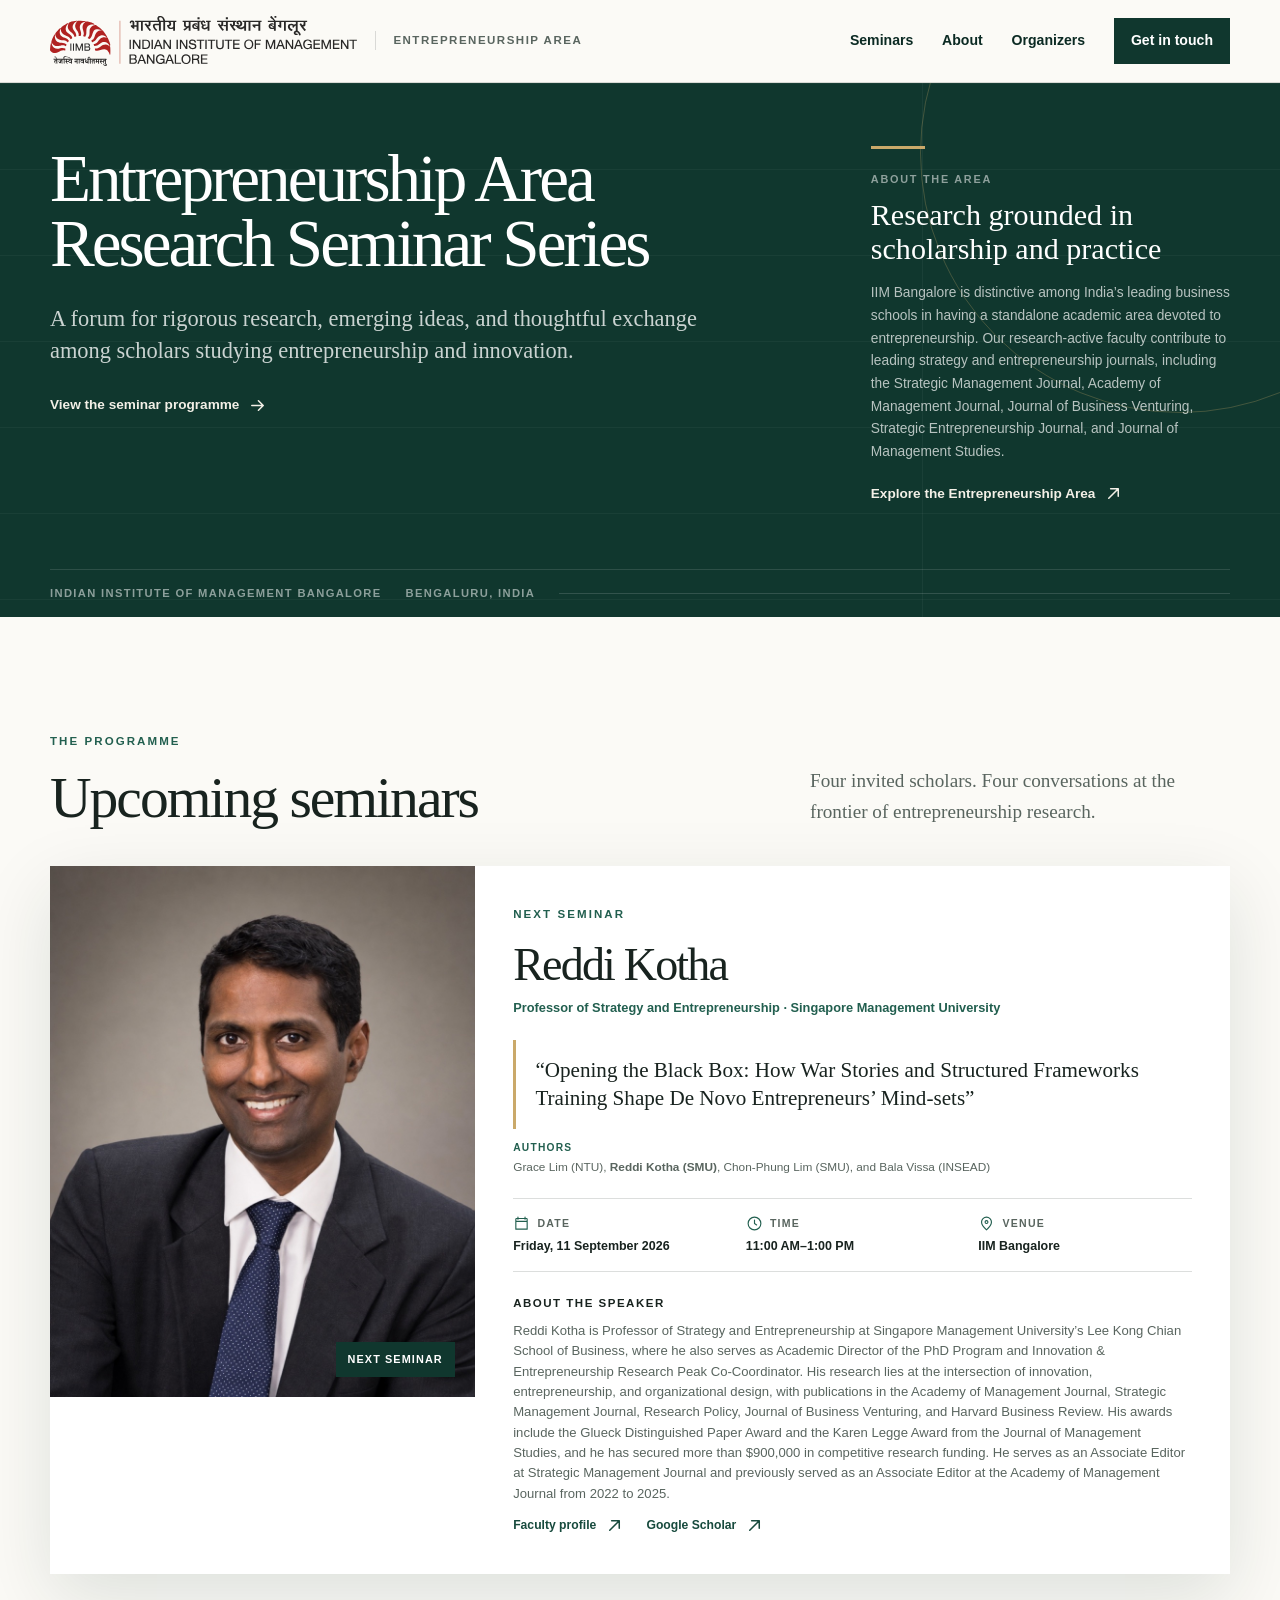
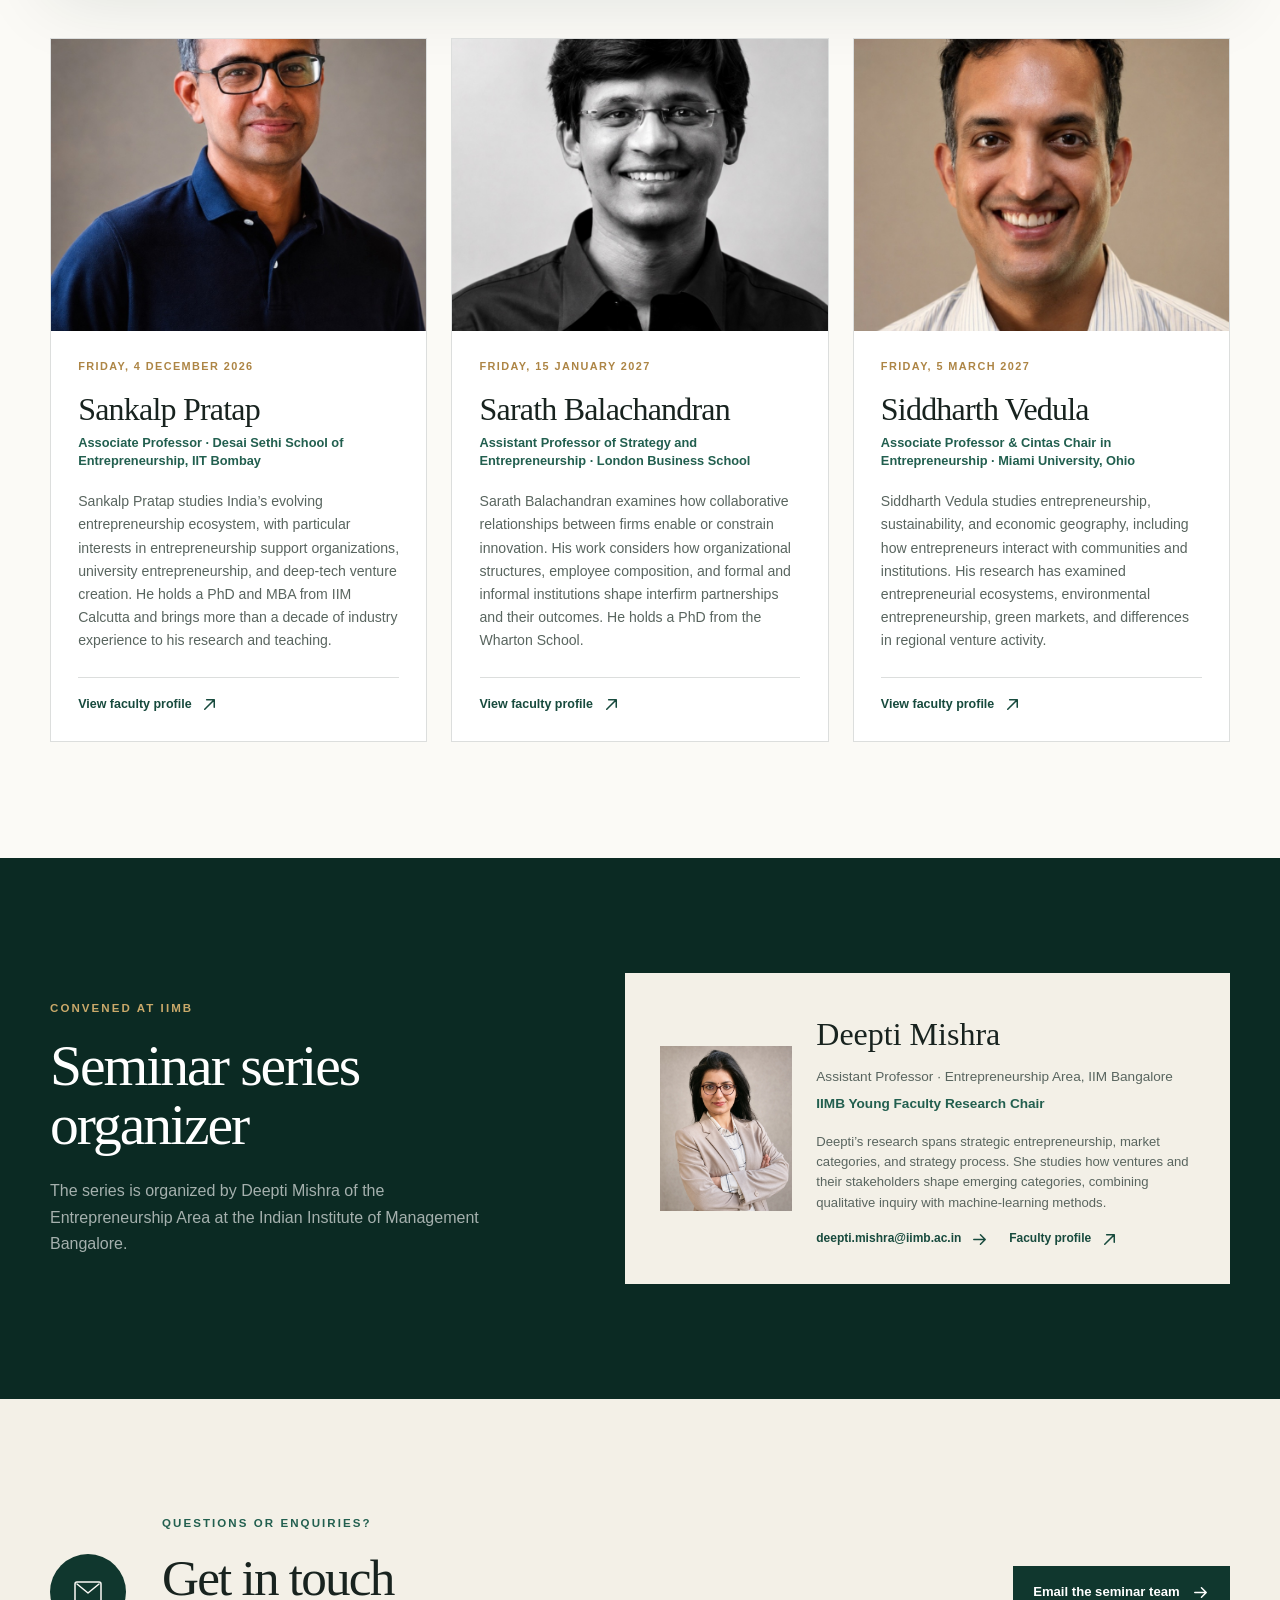
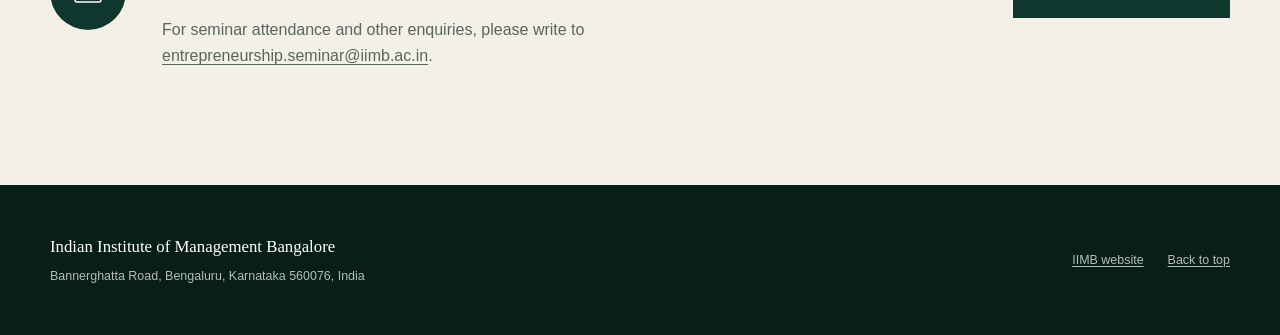
==== index.html @ 991ca236 "Initial seminar series website" ====
<!doctype html>
<html lang="en">
  <head>
    <meta charset="utf-8" />
    <meta name="viewport" content="width=device-width, initial-scale=1" />
    <meta
      name="description"
      content="The Entrepreneurship Area Research Seminar Series at IIM Bangalore brings scholars together to discuss new research in entrepreneurship."
    />
    <meta name="theme-color" content="#153f35" />
    <meta property="og:type" content="website" />
    <meta property="og:title" content="Entrepreneurship Area Research Seminar Series | IIM Bangalore" />
    <meta
      property="og:description"
      content="A forum for rigorous research, emerging ideas, and scholarly exchange in entrepreneurship."
    />
    <title>Entrepreneurship Area Research Seminar Series | IIM Bangalore</title>
    <link rel="icon" href="assets/favicon.svg" type="image/svg+xml" />
    <link rel="stylesheet" href="styles.css" />
  </head>
  <body>
    <a class="skip-link" href="#main-content">Skip to main content</a>

    <header class="site-header">
      <div class="container header-inner">
        <a class="institution" href="https://www.iimb.ac.in/" aria-label="IIM Bangalore home page">
          <img
            class="institution-logo"
            src="assets/iimb-logo.svg"
            alt="Indian Institute of Management Bangalore"
            width="350"
            height="58"
          />
          <span class="institution-area">Entrepreneurship Area</span>
        </a>

        <nav class="site-nav" aria-label="Primary navigation">
          <a href="#seminars">Seminars</a>
          <a href="#about">About</a>
          <a href="#organizers">Organizers</a>
          <a class="nav-contact" href="#contact">Get in touch</a>
        </nav>
      </div>
    </header>

    <main id="main-content">
      <section class="hero" aria-labelledby="page-title">
        <div class="container hero-grid">
          <div class="hero-copy">
            <h1 id="page-title">Entrepreneurship Area<br />Research Seminar Series</h1>
            <p class="hero-lede">
              A forum for rigorous research, emerging ideas, and thoughtful exchange among scholars
              studying entrepreneurship and innovation.
            </p>
            <a class="text-link text-link-light" href="#seminars">
              View the seminar programme
              <svg aria-hidden="true" viewBox="0 0 20 20">
                <path d="M4 10h11M11 5l5 5-5 5" />
              </svg>
            </a>
          </div>

          <aside class="hero-note" id="about" aria-labelledby="about-title">
            <div class="hero-note-rule" aria-hidden="true"></div>
            <p class="section-number">About the area</p>
            <h2 id="about-title">Research grounded in scholarship and practice</h2>
            <p>
              IIM Bangalore is distinctive among India’s leading business schools in having a
              standalone academic area devoted to entrepreneurship. Our research-active faculty
              contribute to leading strategy and entrepreneurship journals, including the Strategic
              Management Journal, Academy of Management Journal, Journal of Business Venturing,
              Strategic Entrepreneurship Journal, and Journal of Management Studies.
            </p>
            <a
              class="text-link text-link-light"
              href="https://www.iimb.ac.in/faculty/entrepreneurship"
              target="_blank"
              rel="noreferrer"
            >
              Explore the Entrepreneurship Area
              <span class="sr-only"> (opens in a new tab)</span>
              <svg aria-hidden="true" viewBox="0 0 20 20">
                <path d="M7 5h8v8M15 5 5 15" />
              </svg>
            </a>
          </aside>
        </div>

        <div class="container hero-foot">
          <span>Indian Institute of Management Bangalore</span>
          <span>Bengaluru, India</span>
          <span class="hero-foot-line" aria-hidden="true"></span>
        </div>
      </section>

      <section class="seminars section" id="seminars" aria-labelledby="seminars-title">
        <div class="container">
          <div class="section-heading">
            <div>
              <p class="eyebrow">The programme</p>
              <h2 id="seminars-title">Upcoming seminars</h2>
            </div>
            <p class="section-intro">
              Four invited scholars. Four conversations at the frontier of entrepreneurship research.
            </p>
          </div>

          <article class="featured-seminar" aria-labelledby="featured-speaker">
            <div class="featured-image-wrap">
              <img
                src="assets/reddi-kotha-enhanced.jpg"
                alt="Reddi Kotha"
                class="featured-image"
                width="880"
                height="1100"
                fetchpriority="high"
              />
              <span class="image-label">Next seminar</span>
            </div>

            <div class="featured-content">
              <p class="eyebrow">Next seminar</p>
              <h3 id="featured-speaker">Reddi Kotha</h3>
              <p class="speaker-role">
                Professor of Strategy and Entrepreneurship · Singapore Management University
              </p>

              <blockquote class="paper-title">
                “Opening the Black Box: How War Stories and Structured Frameworks Training Shape De
                Novo Entrepreneurs’ Mind-sets”
              </blockquote>
              <p class="paper-authors">
                <span>Authors</span>
                Grace Lim (NTU), <strong>Reddi Kotha (SMU)</strong>, Chon-Phung Lim (SMU), and Bala
                Vissa (INSEAD)
              </p>

              <dl class="event-details">
                <div>
                  <dt>
                    <svg aria-hidden="true" viewBox="0 0 24 24">
                      <path d="M7 3v3M17 3v3M4 9h16M5 5h14a1 1 0 0 1 1 1v14H4V6a1 1 0 0 1 1-1Z" />
                    </svg>
                    Date
                  </dt>
                  <dd><time datetime="2026-09-11">Friday, 11 September 2026</time></dd>
                </div>
                <div>
                  <dt>
                    <svg aria-hidden="true" viewBox="0 0 24 24">
                      <circle cx="12" cy="12" r="9" />
                      <path d="M12 7v5l3 2" />
                    </svg>
                    Time
                  </dt>
                  <dd><time datetime="11:00">11:00 AM</time>–<time datetime="13:00">1:00 PM</time></dd>
                </div>
                <div>
                  <dt>
                    <svg aria-hidden="true" viewBox="0 0 24 24">
                      <path d="M19 10c0 5-7 11-7 11S5 15 5 10a7 7 0 1 1 14 0Z" />
                      <circle cx="12" cy="10" r="2" />
                    </svg>
                    Venue
                  </dt>
                  <dd>IIM Bangalore</dd>
                </div>
              </dl>

              <div class="bio">
                <h4>About the speaker</h4>
                <p>
                  Reddi Kotha is Professor of Strategy and Entrepreneurship at Singapore Management
                  University’s Lee Kong Chian School of Business, where he also serves as Academic
                  Director of the PhD Program and Innovation &amp; Entrepreneurship Research Peak
                  Co-Coordinator. His research lies at the intersection of innovation,
                  entrepreneurship, and organizational design, with publications in the Academy of
                  Management Journal, Strategic Management Journal, Research Policy, Journal of
                  Business Venturing, and Harvard Business Review. His awards include the Glueck
                  Distinguished Paper Award and the Karen Legge Award from the Journal of Management
                  Studies, and he has secured more than $900,000 in competitive research funding. He
                  serves as an Associate Editor at Strategic Management Journal and previously served
                  as an Associate Editor at the Academy of Management Journal from 2022 to 2025.
                </p>
                <div class="profile-links">
                  <a
                    class="text-link profile-link"
                    href="https://faculty.smu.edu.sg/profile/reddi-kotha-1961"
                    target="_blank"
                    rel="noreferrer"
                  >
                    Faculty profile
                    <span class="sr-only"> (opens in a new tab)</span>
                    <svg aria-hidden="true" viewBox="0 0 20 20">
                      <path d="M7 5h8v8M15 5 5 15" />
                    </svg>
                  </a>
                  <a
                    class="text-link profile-link"
                    href="https://scholar.google.com.sg/citations?user=VTfINjwAAAAJ&amp;hl=en"
                    target="_blank"
                    rel="noreferrer"
                  >
                    Google Scholar
                    <span class="sr-only"> (opens in a new tab)</span>
                    <svg aria-hidden="true" viewBox="0 0 20 20">
                      <path d="M7 5h8v8M15 5 5 15" />
                    </svg>
                  </a>
                </div>
              </div>

            </div>
          </article>

          <div class="upcoming-grid" aria-label="Three additional upcoming seminars">
            <article class="seminar-card" aria-labelledby="speaker-two">
              <div class="card-image-wrap">
                <img
                  src="assets/sankalp-pratap-enhanced.jpg"
                  alt="Sankalp Pratap"
                  width="880"
                  height="1100"
                  loading="lazy"
                />
              </div>
              <div class="card-content">
                <p class="card-date"><time datetime="2026-12-04">Friday, 4 December 2026</time></p>
                <h3 id="speaker-two">Sankalp Pratap</h3>
                <p class="card-affiliation">
                  Associate Professor · Desai Sethi School of Entrepreneurship, IIT Bombay
                </p>
                <p class="card-bio">
                  Sankalp Pratap studies India’s evolving entrepreneurship ecosystem, with particular
                  interests in entrepreneurship support organizations, university entrepreneurship,
                  and deep-tech venture creation. He holds a PhD and MBA from IIM Calcutta and brings
                  more than a decade of industry experience to his research and teaching.
                </p>
                <a
                  class="text-link card-profile"
                  href="https://www.dsse.iitb.ac.in/people/sankalp-pratap"
                  target="_blank"
                  rel="noreferrer"
                >
                  View faculty profile
                  <span class="sr-only"> (opens in a new tab)</span>
                  <svg aria-hidden="true" viewBox="0 0 20 20">
                    <path d="M7 5h8v8M15 5 5 15" />
                  </svg>
                </a>
              </div>
            </article>

            <article class="seminar-card" aria-labelledby="speaker-three">
              <div class="card-image-wrap">
                <img
                  src="assets/sarath-balachandran-enhanced.jpg"
                  alt="Sarath Balachandran"
                  width="880"
                  height="1100"
                  loading="lazy"
                />
              </div>
              <div class="card-content">
                <p class="card-date"><time datetime="2027-01-15">Friday, 15 January 2027</time></p>
                <h3 id="speaker-three">Sarath Balachandran</h3>
                <p class="card-affiliation">
                  Assistant Professor of Strategy and Entrepreneurship · London Business School
                </p>
                <p class="card-bio">
                  Sarath Balachandran examines how collaborative relationships between firms enable or
                  constrain innovation. His work considers how organizational structures, employee
                  composition, and formal and informal institutions shape interfirm partnerships and
                  their outcomes. He holds a PhD from the Wharton School.
                </p>
                <a
                  class="text-link card-profile"
                  href="https://www.london.edu/faculty-and-research/faculty-profiles/s/sarath-balachandran"
                  target="_blank"
                  rel="noreferrer"
                >
                  View faculty profile
                  <span class="sr-only"> (opens in a new tab)</span>
                  <svg aria-hidden="true" viewBox="0 0 20 20">
                    <path d="M7 5h8v8M15 5 5 15" />
                  </svg>
                </a>
              </div>
            </article>

            <article class="seminar-card" aria-labelledby="speaker-four">
              <div class="card-image-wrap">
                <img
                  src="assets/siddharth-vedula-enhanced.jpg"
                  alt="Siddharth Vedula"
                  width="880"
                  height="1100"
                  loading="lazy"
                />
              </div>
              <div class="card-content">
                <p class="card-date"><time datetime="2027-03-05">Friday, 5 March 2027</time></p>
                <h3 id="speaker-four">Siddharth Vedula</h3>
                <p class="card-affiliation">
                  Associate Professor &amp; Cintas Chair in Entrepreneurship · Miami University, Ohio
                </p>
                <p class="card-bio">
                  Siddharth Vedula studies entrepreneurship, sustainability, and economic geography,
                  including how entrepreneurs interact with communities and institutions. His research
                  has examined entrepreneurial ecosystems, environmental entrepreneurship, green
                  markets, and differences in regional venture activity.
                </p>
                <a
                  class="text-link card-profile"
                  href="https://miamioh.edu/fsb/directory/?up=%2Fdirectory%2Fvedulas"
                  target="_blank"
                  rel="noreferrer"
                >
                  View faculty profile
                  <span class="sr-only"> (opens in a new tab)</span>
                  <svg aria-hidden="true" viewBox="0 0 20 20">
                    <path d="M7 5h8v8M15 5 5 15" />
                  </svg>
                </a>
              </div>
            </article>
          </div>
        </div>
      </section>

      <section class="organizers section" id="organizers" aria-labelledby="organizers-title">
        <div class="container organizers-grid">
          <div class="organizers-heading">
            <p class="eyebrow eyebrow-light">Convened at IIMB</p>
            <h2 id="organizers-title">Seminar series organizer</h2>
            <p>
              The series is organized by Deepti Mishra of the Entrepreneurship Area at the Indian
              Institute of Management Bangalore.
            </p>
          </div>

          <article class="organizer-card">
            <img
              class="organizer-photo"
              src="assets/deepti-mishra-enhanced.jpg"
              alt="Deepti Mishra"
              width="880"
              height="1100"
              loading="lazy"
            />
            <div>
              <h3>Deepti Mishra</h3>
              <p class="organizer-role">
                Assistant Professor · Entrepreneurship Area, IIM Bangalore
                <span class="organizer-chair">IIMB Young Faculty Research Chair</span>
              </p>
              <p class="organizer-bio">
                Deepti’s research spans strategic entrepreneurship, market categories, and strategy
                process. She studies how ventures and their stakeholders shape emerging categories,
                combining qualitative inquiry with machine-learning methods.
              </p>
              <div class="organizer-links">
                <a class="text-link" href="mailto:deepti.mishra@iimb.ac.in">
                  deepti.mishra@iimb.ac.in
                  <svg aria-hidden="true" viewBox="0 0 20 20">
                    <path d="M4 10h11M11 5l5 5-5 5" />
                  </svg>
                </a>
                <a
                  class="text-link"
                  href="https://www.iimb.ac.in/user/277/deepti-mishra"
                  target="_blank"
                  rel="noreferrer"
                >
                  Faculty profile
                  <span class="sr-only"> (opens in a new tab)</span>
                  <svg aria-hidden="true" viewBox="0 0 20 20">
                    <path d="M7 5h8v8M15 5 5 15" />
                  </svg>
                </a>
              </div>
            </div>
          </article>
        </div>
      </section>

      <section class="contact section" id="contact" aria-labelledby="contact-title">
        <div class="container contact-inner">
          <div class="contact-icon" aria-hidden="true">
            <svg viewBox="0 0 32 32">
              <rect x="3" y="6" width="26" height="20" rx="2" />
              <path d="m5 8 11 9L27 8" />
            </svg>
          </div>
          <div class="contact-copy">
            <p class="eyebrow">Questions or enquiries?</p>
            <h2 id="contact-title">Get in touch</h2>
            <p>
              For seminar attendance and other enquiries, please write to
              <a href="mailto:entrepreneurship.seminar@iimb.ac.in">entrepreneurship.seminar@iimb.ac.in</a>.
            </p>
          </div>
          <a
            class="button"
            href="mailto:entrepreneurship.seminar@iimb.ac.in"
          >
            Email the seminar team
            <svg aria-hidden="true" viewBox="0 0 20 20">
              <path d="M4 10h11M11 5l5 5-5 5" />
            </svg>
          </a>
        </div>
      </section>
    </main>

    <footer class="site-footer">
      <div class="container footer-inner">
        <div>
          <strong>Indian Institute of Management Bangalore</strong>
          <p>Bannerghatta Road, Bengaluru, Karnataka 560076, India</p>
        </div>
        <div class="footer-links">
          <a href="https://www.iimb.ac.in/" target="_blank" rel="noreferrer">IIMB website</a>
          <a href="#main-content">Back to top</a>
        </div>
      </div>
    </footer>
  </body>
</html>
---- styles.css ----
:root {
  --forest-950: #0b2a23;
  --forest-900: #10372e;
  --forest-800: #174a3d;
  --forest-700: #225f4f;
  --sage-100: #dce6df;
  --cream-50: #fbfaf6;
  --cream-100: #f3f0e7;
  --cream-200: #e7e0d1;
  --gold-400: #caa96a;
  --gold-500: #ad8545;
  --ink: #18231f;
  --muted: #59655f;
  --white: #ffffff;
  --line: rgba(24, 35, 31, 0.15);
  --shadow: 0 24px 70px rgba(11, 42, 35, 0.12);
  --serif: Iowan Old Style, Baskerville, "Times New Roman", serif;
  --sans: Inter, ui-sans-serif, -apple-system, BlinkMacSystemFont, "Segoe UI", sans-serif;
  --max-width: 1180px;
}

*,
*::before,
*::after {
  box-sizing: border-box;
}

html {
  scroll-behavior: smooth;
}

body {
  margin: 0;
  color: var(--ink);
  background: var(--cream-50);
  font-family: var(--sans);
  font-size: 1rem;
  line-height: 1.65;
  -webkit-font-smoothing: antialiased;
}

img,
svg {
  display: block;
  max-width: 100%;
}

a {
  color: inherit;
  text-decoration-thickness: 1px;
  text-underline-offset: 0.2em;
}

a:focus-visible,
summary:focus-visible {
  outline: 3px solid var(--gold-400);
  outline-offset: 4px;
}

.container {
  width: min(calc(100% - 3rem), var(--max-width));
  margin-inline: auto;
}

.skip-link {
  position: fixed;
  top: 0.75rem;
  left: 0.75rem;
  z-index: 100;
  padding: 0.7rem 1rem;
  color: var(--white);
  background: var(--forest-950);
  transform: translateY(-200%);
}

.skip-link:focus {
  transform: translateY(0);
}

.sr-only {
  position: absolute;
  width: 1px;
  height: 1px;
  padding: 0;
  margin: -1px;
  overflow: hidden;
  clip: rect(0, 0, 0, 0);
  white-space: nowrap;
  border: 0;
}

.site-header {
  position: relative;
  z-index: 10;
  color: var(--forest-950);
  background: var(--cream-50);
  border-bottom: 1px solid var(--line);
}

.header-inner {
  display: flex;
  min-height: 82px;
  align-items: center;
  justify-content: space-between;
  gap: 2rem;
}

.institution {
  display: inline-flex;
  align-items: center;
  gap: 1.1rem;
  text-decoration: none;
}

.institution-logo {
  display: block;
  width: clamp(230px, 24vw, 320px);
  height: auto;
}

.institution-area {
  padding-left: 1.1rem;
  color: var(--muted);
  border-left: 1px solid var(--line);
  font-size: 0.72rem;
  font-weight: 700;
  letter-spacing: 0.13em;
  text-transform: uppercase;
}

.site-nav {
  display: flex;
  align-items: center;
  gap: 1.8rem;
  font-size: 0.88rem;
  font-weight: 650;
}

.site-nav a {
  text-decoration: none;
}

.site-nav a:not(.nav-contact):hover {
  color: var(--forest-700);
}

.nav-contact {
  padding: 0.65rem 1rem;
  color: var(--white);
  background: var(--forest-900);
  border: 1px solid var(--forest-900);
}

.nav-contact:hover {
  color: var(--forest-900);
  background: transparent;
}

.hero {
  position: relative;
  overflow: hidden;
  color: var(--white);
  background:
    linear-gradient(90deg, transparent 0 72%, rgba(255, 255, 255, 0.045) 72% 72.1%, transparent 72.1%),
    linear-gradient(rgba(255, 255, 255, 0.04) 1px, transparent 1px),
    var(--forest-900);
  background-size: auto, 100% 86px, auto;
}

.hero::after {
  position: absolute;
  top: -190px;
  right: -160px;
  width: 520px;
  height: 520px;
  border: 1px solid rgba(202, 169, 106, 0.28);
  border-radius: 50%;
  content: "";
}

.hero-grid {
  position: relative;
  z-index: 1;
  display: grid;
  grid-template-columns: minmax(0, 1.6fr) minmax(300px, 0.8fr);
  gap: clamp(3rem, 8vw, 8rem);
  padding-block: clamp(3.5rem, 7vh, 5.25rem) 3.5rem;
}

.hero-copy,
.hero-note {
  min-width: 0;
}

.eyebrow {
  margin: 0 0 1.15rem;
  color: var(--forest-700);
  font-size: 0.72rem;
  font-weight: 800;
  letter-spacing: 0.18em;
  text-transform: uppercase;
}

.eyebrow-light {
  color: var(--gold-400);
}

.hero h1 {
  max-width: 820px;
  margin: 0;
  font-family: var(--serif);
  font-size: clamp(3rem, 5.25vw, 5.5rem);
  font-weight: 400;
  letter-spacing: -0.045em;
  line-height: 0.97;
}

.hero-lede {
  max-width: 680px;
  margin: 1.65rem 0 1.45rem;
  color: rgba(255, 255, 255, 0.78);
  font-family: var(--serif);
  font-size: clamp(1.15rem, 1.75vw, 1.45rem);
  line-height: 1.45;
}

.text-link {
  display: inline-flex;
  align-items: center;
  gap: 0.55rem;
  color: var(--forest-800);
  font-size: 0.85rem;
  font-weight: 750;
  text-decoration: none;
}

.text-link svg,
.button svg {
  width: 19px;
  fill: none;
  stroke: currentColor;
  stroke-linecap: round;
  stroke-linejoin: round;
  stroke-width: 1.6;
  transition: transform 180ms ease;
}

.text-link:hover svg,
.button:hover svg {
  transform: translateX(4px);
}

.text-link-light {
  color: var(--cream-100);
}

.hero-note {
  align-self: end;
  padding-bottom: 0.4rem;
}

.hero-note-rule {
  width: 54px;
  height: 3px;
  margin-bottom: 1.35rem;
  background: var(--gold-400);
}

.section-number {
  margin: 0 0 0.6rem;
  color: rgba(255, 255, 255, 0.53);
  font-size: 0.68rem;
  font-weight: 750;
  letter-spacing: 0.16em;
  text-transform: uppercase;
}

.hero-note h2 {
  margin: 0;
  font-family: var(--serif);
  font-size: clamp(1.55rem, 2.35vw, 2.1rem);
  font-weight: 400;
  line-height: 1.13;
}

.hero-note p:not(.section-number) {
  margin: 1rem 0;
  color: rgba(255, 255, 255, 0.7);
  font-size: 0.86rem;
}

.hero-foot {
  position: relative;
  z-index: 1;
  display: flex;
  align-items: center;
  gap: 1.5rem;
  padding-block: 0.9rem;
  color: rgba(255, 255, 255, 0.52);
  border-top: 1px solid rgba(255, 255, 255, 0.12);
  font-size: 0.7rem;
  font-weight: 700;
  letter-spacing: 0.12em;
  text-transform: uppercase;
}

.hero-foot-line {
  height: 1px;
  flex: 1;
  background: rgba(255, 255, 255, 0.14);
}

.section {
  padding-block: clamp(5rem, 9vw, 8.5rem);
}

.section-heading {
  display: grid;
  grid-template-columns: 1fr minmax(280px, 420px);
  align-items: end;
  gap: 3rem;
  margin-bottom: 2.4rem;
}

.section-heading h2,
.organizers h2,
.contact h2 {
  margin: 0;
  font-family: var(--serif);
  font-size: clamp(2.5rem, 4.5vw, 4.2rem);
  font-weight: 400;
  letter-spacing: -0.035em;
  line-height: 1.02;
}

.section-intro {
  margin: 0;
  color: var(--muted);
  font-family: var(--serif);
  font-size: 1.2rem;
}

.featured-seminar {
  display: grid;
  grid-template-columns: minmax(280px, 0.72fr) minmax(0, 1.28fr);
  align-items: start;
  background: var(--white);
  box-shadow: var(--shadow);
}

.featured-image-wrap,
.card-image-wrap {
  position: relative;
  overflow: hidden;
  background: var(--sage-100);
}

.featured-image,
.card-image-wrap img {
  width: 100%;
  height: 100%;
  object-fit: cover;
}

.featured-image {
  object-position: center;
}

.featured-image-wrap {
  aspect-ratio: 4 / 5;
  align-self: start;
}

.image-label {
  position: absolute;
  right: 1.25rem;
  bottom: 1.25rem;
  padding: 0.55rem 0.75rem;
  color: var(--white);
  background: var(--forest-900);
  font-size: 0.68rem;
  font-weight: 800;
  letter-spacing: 0.1em;
  text-transform: uppercase;
}

.featured-content {
  padding: clamp(2rem, 3vw, 3rem);
}

.featured-content h3 {
  margin: 0;
  font-family: var(--serif);
  font-size: clamp(2.35rem, 3.6vw, 3.6rem);
  font-weight: 400;
  letter-spacing: -0.04em;
  line-height: 1;
}

.speaker-role {
  margin: 0.55rem 0 0;
  color: var(--forest-700);
  font-size: 0.8rem;
  font-weight: 700;
}

.paper-title {
  margin: 1.35rem 0 0;
  padding: 1rem 0 1rem 1.2rem;
  font-family: var(--serif);
  font-size: clamp(1.15rem, 1.65vw, 1.48rem);
  font-style: normal;
  line-height: 1.35;
  border-left: 3px solid var(--gold-400);
}

.paper-authors {
  margin: 0.7rem 0 1.3rem;
  color: var(--muted);
  font-size: 0.74rem;
  line-height: 1.5;
}

.paper-authors span {
  display: block;
  margin-bottom: 0.25rem;
  color: var(--forest-700);
  font-size: 0.64rem;
  font-weight: 800;
  letter-spacing: 0.12em;
  text-transform: uppercase;
}

.event-details {
  display: grid;
  grid-template-columns: repeat(3, 1fr);
  gap: 1.2rem;
  margin: 0;
  padding: 1rem 0;
  border-block: 1px solid var(--line);
}

.event-details div {
  min-width: 0;
}

.event-details dt {
  display: flex;
  align-items: center;
  gap: 0.45rem;
  margin-bottom: 0.35rem;
  color: var(--muted);
  font-size: 0.66rem;
  font-weight: 800;
  letter-spacing: 0.12em;
  text-transform: uppercase;
}

.event-details dt svg {
  width: 17px;
  fill: none;
  stroke: var(--forest-700);
  stroke-linecap: round;
  stroke-linejoin: round;
  stroke-width: 1.6;
}

.event-details dd {
  margin: 0;
  font-size: 0.78rem;
  font-weight: 650;
  line-height: 1.4;
}

.bio {
  margin-top: 1.35rem;
}

.bio h4 {
  margin: 0 0 0.5rem;
  font-size: 0.72rem;
  letter-spacing: 0.13em;
  text-transform: uppercase;
}

.bio p {
  margin: 0;
  color: var(--muted);
  font-size: 0.82rem;
  line-height: 1.55;
}

.profile-link {
  margin-top: 0.7rem;
  font-size: 0.76rem;
}

.bio p + p {
  margin-top: 0.9rem;
}

.profile-links {
  display: flex;
  flex-wrap: wrap;
  gap: 0 1.4rem;
}

.upcoming-grid {
  display: grid;
  grid-template-columns: repeat(3, minmax(0, 1fr));
  gap: 1.5rem;
  margin-top: 4rem;
}

.seminar-card {
  display: flex;
  min-width: 0;
  flex-direction: column;
  background: var(--white);
  border: 1px solid var(--line);
}

.card-image-wrap {
  aspect-ratio: 9 / 7;
}

.card-content {
  display: flex;
  flex: 1;
  flex-direction: column;
  padding: 1.7rem;
}

.card-date {
  margin: 0 0 1rem;
  color: var(--gold-500);
  font-size: 0.68rem;
  font-weight: 800;
  letter-spacing: 0.13em;
  text-transform: uppercase;
}

.card-content h3 {
  margin: 0;
  font-family: var(--serif);
  font-size: 2rem;
  font-weight: 400;
  letter-spacing: -0.025em;
  line-height: 1.08;
}

.card-affiliation {
  min-height: 2.8em;
  margin: 0.5rem 0 1.25rem;
  color: var(--forest-700);
  font-size: 0.8rem;
  font-weight: 700;
  line-height: 1.4;
}

.card-paper {
  margin: 0 0 0.9rem;
  font-family: var(--serif);
  font-size: 1.14rem;
  font-weight: 600;
  line-height: 1.35;
}

.card-bio {
  margin: 0 0 1.5rem;
  color: var(--muted);
  font-size: 0.88rem;
}

.card-profile {
  margin-top: auto;
  padding-top: 1rem;
  border-top: 1px solid var(--line);
  font-size: 0.78rem;
}

.organizers {
  color: var(--white);
  background: var(--forest-950);
}

.organizers-grid {
  display: grid;
  grid-template-columns: minmax(0, 0.85fr) minmax(320px, 1.15fr);
  align-items: center;
  gap: clamp(3rem, 10vw, 9rem);
}

.organizers-heading p:last-child {
  max-width: 490px;
  margin: 1.5rem 0 0;
  color: rgba(255, 255, 255, 0.63);
}

.organizer-card {
  display: grid;
  grid-template-columns: 132px 1fr;
  align-items: center;
  gap: 1.5rem;
  padding: 2.2rem;
  color: var(--ink);
  background: var(--cream-100);
}

.organizer-photo {
  display: block;
  width: 132px;
  height: auto;
  aspect-ratio: 4 / 5;
  object-fit: cover;
  object-position: center;
}

.organizer-card h3 {
  margin: 0;
  font-family: var(--serif);
  font-size: 2rem;
  font-weight: 400;
}

.organizer-role {
  margin: 0.35rem 0 1rem;
  color: var(--muted);
  font-size: 0.85rem;
}

.organizer-chair {
  display: block;
  margin-top: 0.28rem;
  color: var(--forest-700);
  font-weight: 700;
}

.organizer-card .organizer-bio {
  margin: 0 0 1rem;
  color: var(--muted);
  font-size: 0.82rem;
  line-height: 1.55;
}

.organizer-links {
  display: flex;
  flex-wrap: wrap;
  gap: 0.65rem 1.25rem;
}

.organizer-links .text-link {
  font-size: 0.75rem;
}

.contact {
  background: var(--cream-100);
}

.contact-inner {
  display: grid;
  grid-template-columns: 80px 1fr auto;
  align-items: center;
  gap: 2rem;
}

.contact-icon {
  display: grid;
  width: 76px;
  height: 76px;
  place-items: center;
  color: var(--cream-50);
  background: var(--forest-900);
  border-radius: 50%;
}

.contact-icon svg {
  width: 32px;
  fill: none;
  stroke: currentColor;
  stroke-linecap: round;
  stroke-linejoin: round;
  stroke-width: 1.5;
}

.contact h2 {
  font-size: clamp(2.3rem, 4vw, 3.5rem);
}

.contact-copy p:last-child {
  max-width: 650px;
  margin: 0.8rem 0 0;
  color: var(--muted);
}

.button {
  display: inline-flex;
  min-height: 52px;
  align-items: center;
  justify-content: center;
  gap: 0.7rem;
  padding: 0.8rem 1.2rem;
  color: var(--white);
  background: var(--forest-900);
  border: 1px solid var(--forest-900);
  font-size: 0.82rem;
  font-weight: 750;
  text-decoration: none;
}

.button:hover {
  color: var(--forest-900);
  background: transparent;
}

.site-footer {
  color: rgba(255, 255, 255, 0.7);
  background: #071e19;
}

.footer-inner {
  display: flex;
  min-height: 150px;
  align-items: center;
  justify-content: space-between;
  gap: 2rem;
  font-size: 0.78rem;
}

.footer-inner strong {
  color: var(--white);
  font-family: var(--serif);
  font-size: 1.05rem;
  font-weight: 500;
}

.footer-inner p {
  margin: 0.35rem 0 0;
}

.footer-links {
  display: flex;
  gap: 1.5rem;
}

@media (max-width: 900px) {
  .header-inner {
    min-height: auto;
    flex-direction: column;
    align-items: flex-start;
    padding-block: 1rem;
  }

  .site-nav {
    width: 100%;
    justify-content: space-between;
  }

  .hero-grid,
  .featured-seminar,
  .organizers-grid {
    grid-template-columns: 1fr;
  }

  .hero-grid {
    gap: 4rem;
  }

  .hero-note {
    max-width: 650px;
  }

  .featured-image-wrap {
    aspect-ratio: 4 / 3;
  }

  .featured-image {
    object-fit: contain;
    object-position: center 38%;
  }

  .upcoming-grid {
    grid-template-columns: repeat(2, minmax(0, 1fr));
  }

  .contact-inner {
    grid-template-columns: 76px 1fr;
  }

  .contact .button {
    grid-column: 2;
    justify-self: start;
  }
}

@media (max-width: 650px) {
  .container {
    width: min(calc(100% - 2rem), var(--max-width));
  }

  .institution {
    width: 100%;
    gap: 0.75rem;
  }

  .institution-logo {
    width: min(66vw, 265px);
  }

  .institution-area {
    padding-left: 0.75rem;
    font-size: 0.6rem;
    letter-spacing: 0.1em;
  }

  .site-nav {
    display: grid;
    grid-template-columns: repeat(4, minmax(0, 1fr));
    gap: 0;
    overflow: visible;
    font-size: 0.72rem;
  }

  .site-nav a {
    padding: 0.6rem 0.25rem;
    text-align: center;
    white-space: nowrap;
  }

  .nav-contact {
    padding-inline: 0.25rem;
  }

  .hero-grid {
    padding-block: 3.25rem;
  }

  .hero h1 {
    max-width: 100%;
    font-size: clamp(2.35rem, 10.8vw, 3rem);
    letter-spacing: -0.035em;
  }

  .hero-foot {
    flex-wrap: wrap;
    gap: 0.5rem 1.5rem;
  }

  .hero-foot-line {
    display: none;
  }

  .section-heading {
    grid-template-columns: 1fr;
    gap: 1rem;
  }

  .featured-image-wrap {
    aspect-ratio: 4 / 5;
  }

  .featured-content {
    padding: 2rem 1.4rem 2.4rem;
  }

  .event-details {
    grid-template-columns: 1fr;
  }

  .event-details div + div {
    padding-top: 1rem;
    border-top: 1px solid var(--line);
  }

  .upcoming-grid {
    grid-template-columns: 1fr;
  }

  .card-image-wrap {
    aspect-ratio: 16 / 9;
  }

  .organizers-grid {
    gap: 2.5rem;
  }

  .organizer-card {
    grid-template-columns: 86px 1fr;
    padding: 1.3rem;
  }

  .organizer-photo {
    width: 86px;
  }

  .organizer-card h3 {
    font-size: 1.55rem;
  }

  .contact-inner {
    grid-template-columns: 1fr;
  }

  .contact .button {
    grid-column: auto;
  }

  .footer-inner {
    flex-direction: column;
    align-items: flex-start;
    justify-content: center;
    padding-block: 2rem;
  }
}

@media (prefers-reduced-motion: reduce) {
  html {
    scroll-behavior: auto;
  }

  *,
  *::before,
  *::after {
    scroll-behavior: auto !important;
    transition-duration: 0.01ms !important;
  }
}
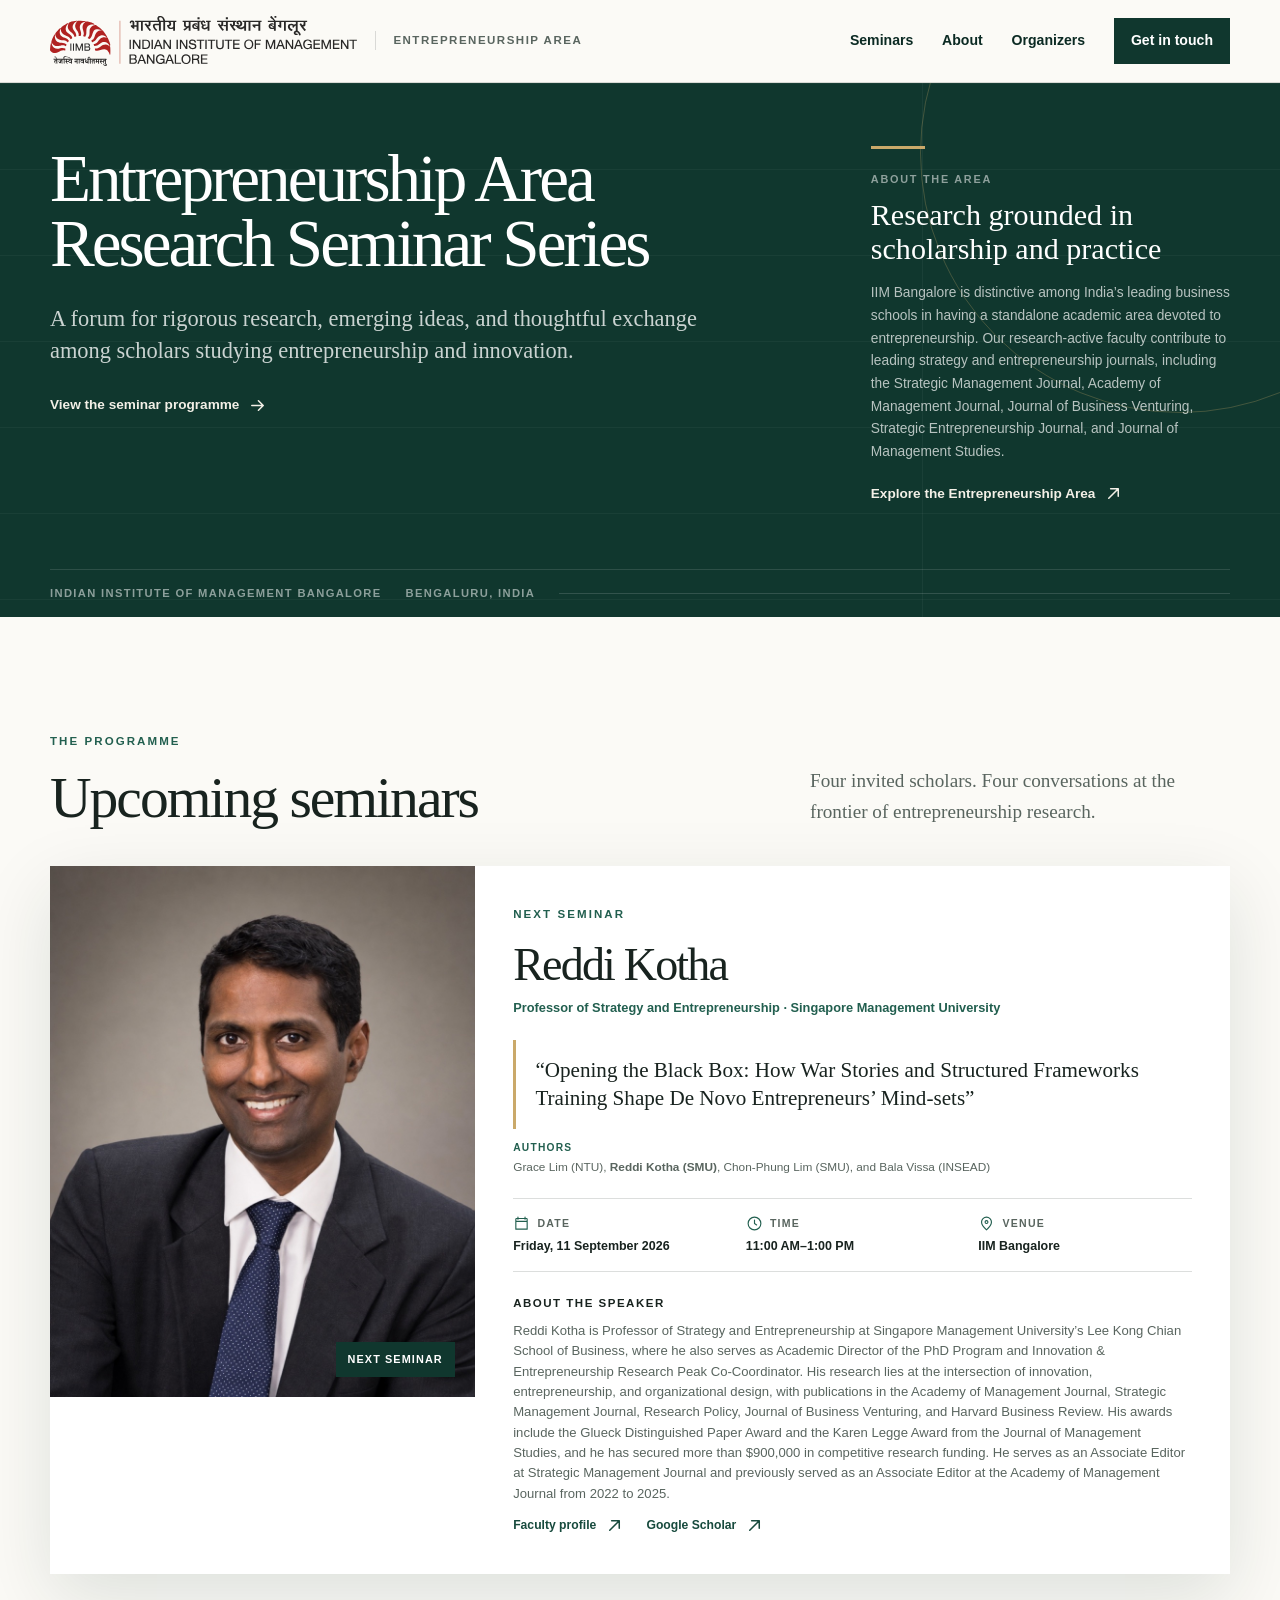
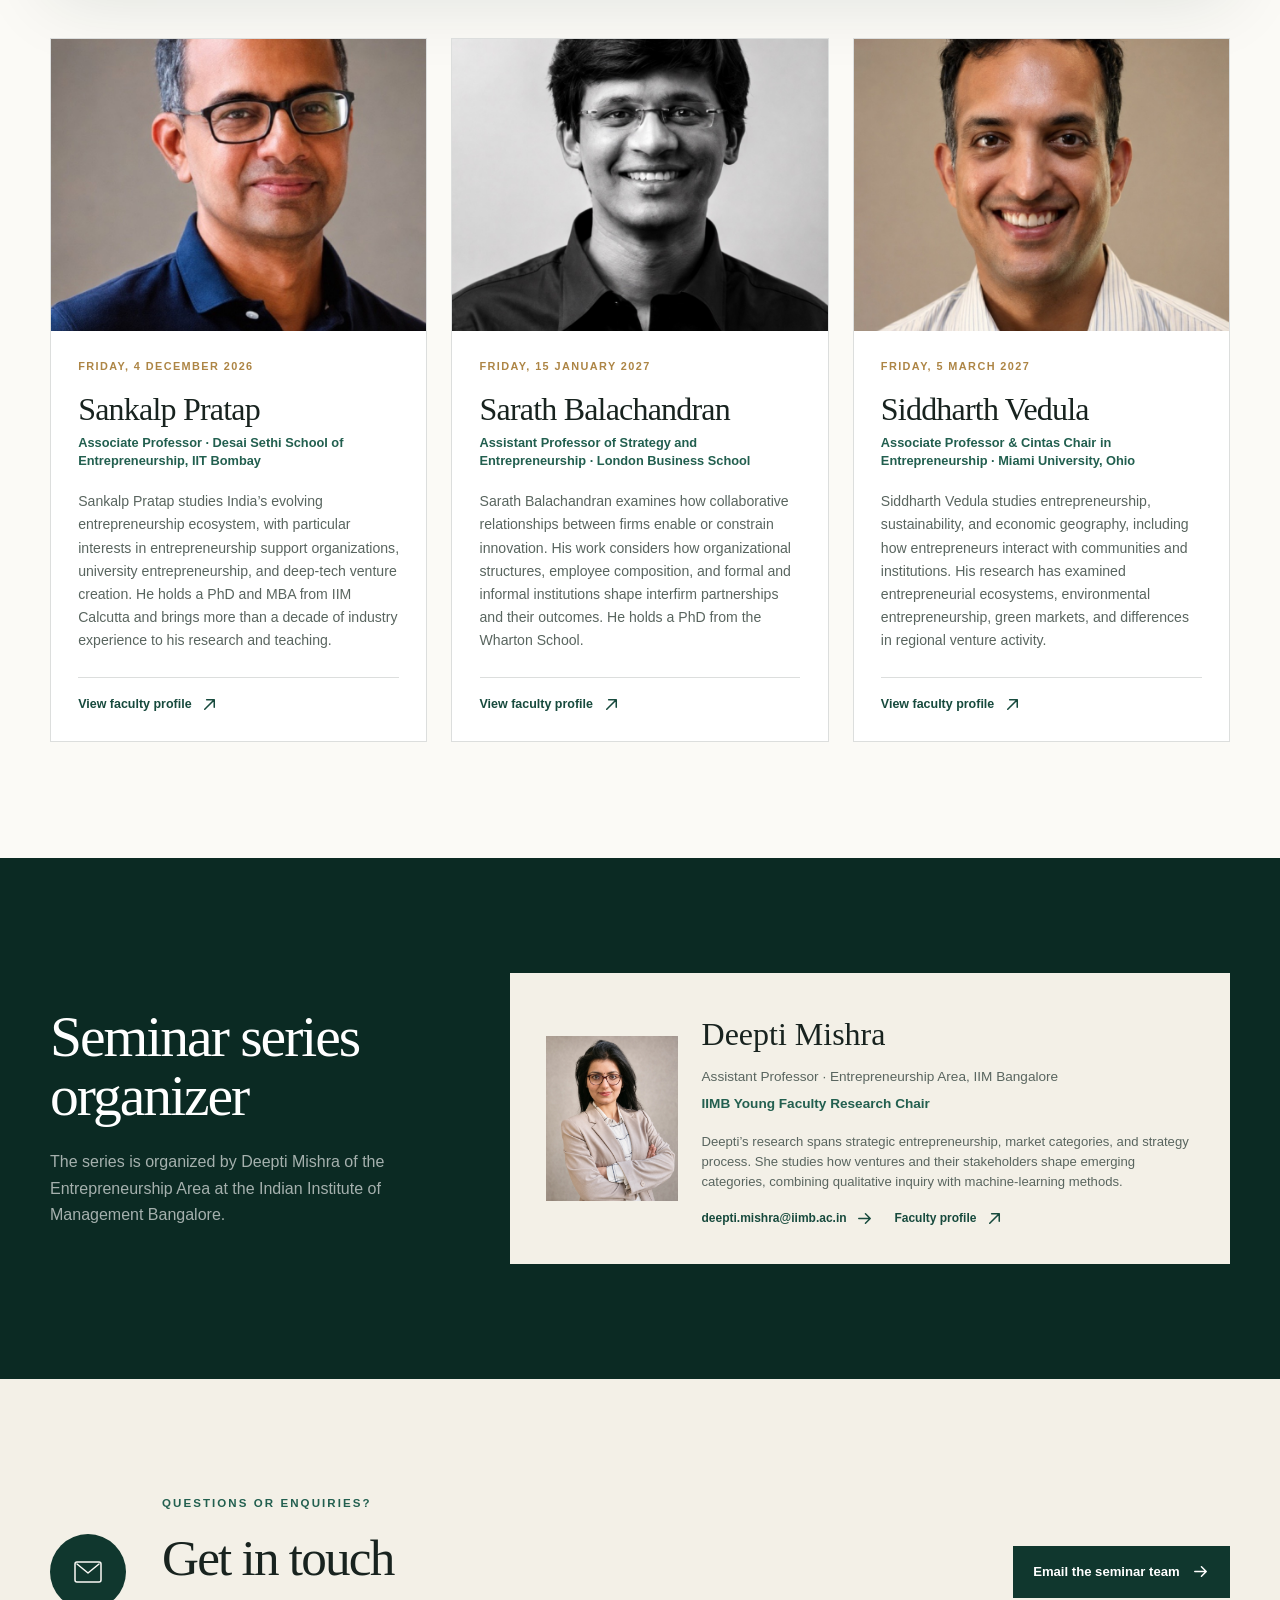
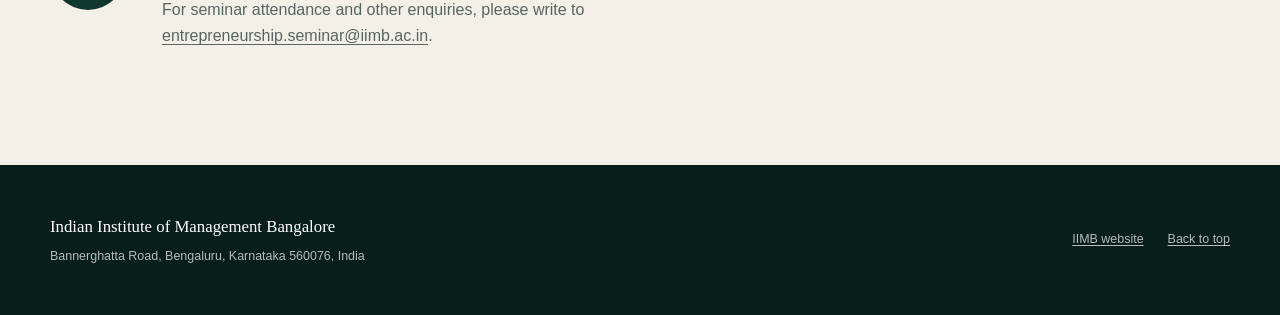
==== commit ea14c70d: "Refine mobile speaker portraits and organizer layout" ====
--- a/index.html
+++ b/index.html
@@ -217,7 +217,8 @@
             <article class="seminar-card" aria-labelledby="speaker-two">
               <div class="card-image-wrap">
                 <img
-                  src="assets/sankalp-pratap-enhanced.jpg"
+                  class="speaker-photo speaker-photo-sankalp"
+                  src="assets/sankalp-pratap-preview.jpg"
                   alt="Sankalp Pratap"
                   width="880"
                   height="1100"
@@ -291,6 +292,7 @@
             <article class="seminar-card" aria-labelledby="speaker-four">
               <div class="card-image-wrap">
                 <img
+                  class="speaker-photo speaker-photo-siddharth"
                   src="assets/siddharth-vedula-enhanced.jpg"
                   alt="Siddharth Vedula"
                   width="880"
@@ -331,7 +333,6 @@
       <section class="organizers section" id="organizers" aria-labelledby="organizers-title">
         <div class="container organizers-grid">
           <div class="organizers-heading">
-            <p class="eyebrow eyebrow-light">Convened at IIMB</p>
             <h2 id="organizers-title">Seminar series organizer</h2>
             <p>
               The series is organized by Deepti Mishra of the Entrepreneurship Area at the Indian
--- a/styles.css
+++ b/styles.css
@@ -586,9 +586,9 @@
 
 .organizers-grid {
   display: grid;
-  grid-template-columns: minmax(0, 0.85fr) minmax(320px, 1.15fr);
-  align-items: center;
-  gap: clamp(3rem, 10vw, 9rem);
+  grid-template-columns: minmax(260px, 0.68fr) minmax(520px, 1.32fr);
+  align-items: center;
+  gap: clamp(2.5rem, 7vw, 6rem);
 }
 
 .organizers-heading p:last-child {
@@ -599,7 +599,7 @@
 
 .organizer-card {
   display: grid;
-  grid-template-columns: 132px 1fr;
+  grid-template-columns: 132px minmax(0, 1fr);
   align-items: center;
   gap: 1.5rem;
   padding: 2.2rem;
@@ -880,6 +880,14 @@
     aspect-ratio: 16 / 9;
   }
 
+  .card-image-wrap img {
+    object-position: center 35%;
+  }
+
+  .card-image-wrap img.speaker-photo-siddharth {
+    object-position: center 44%;
+  }
+
   .organizers-grid {
     gap: 2.5rem;
   }
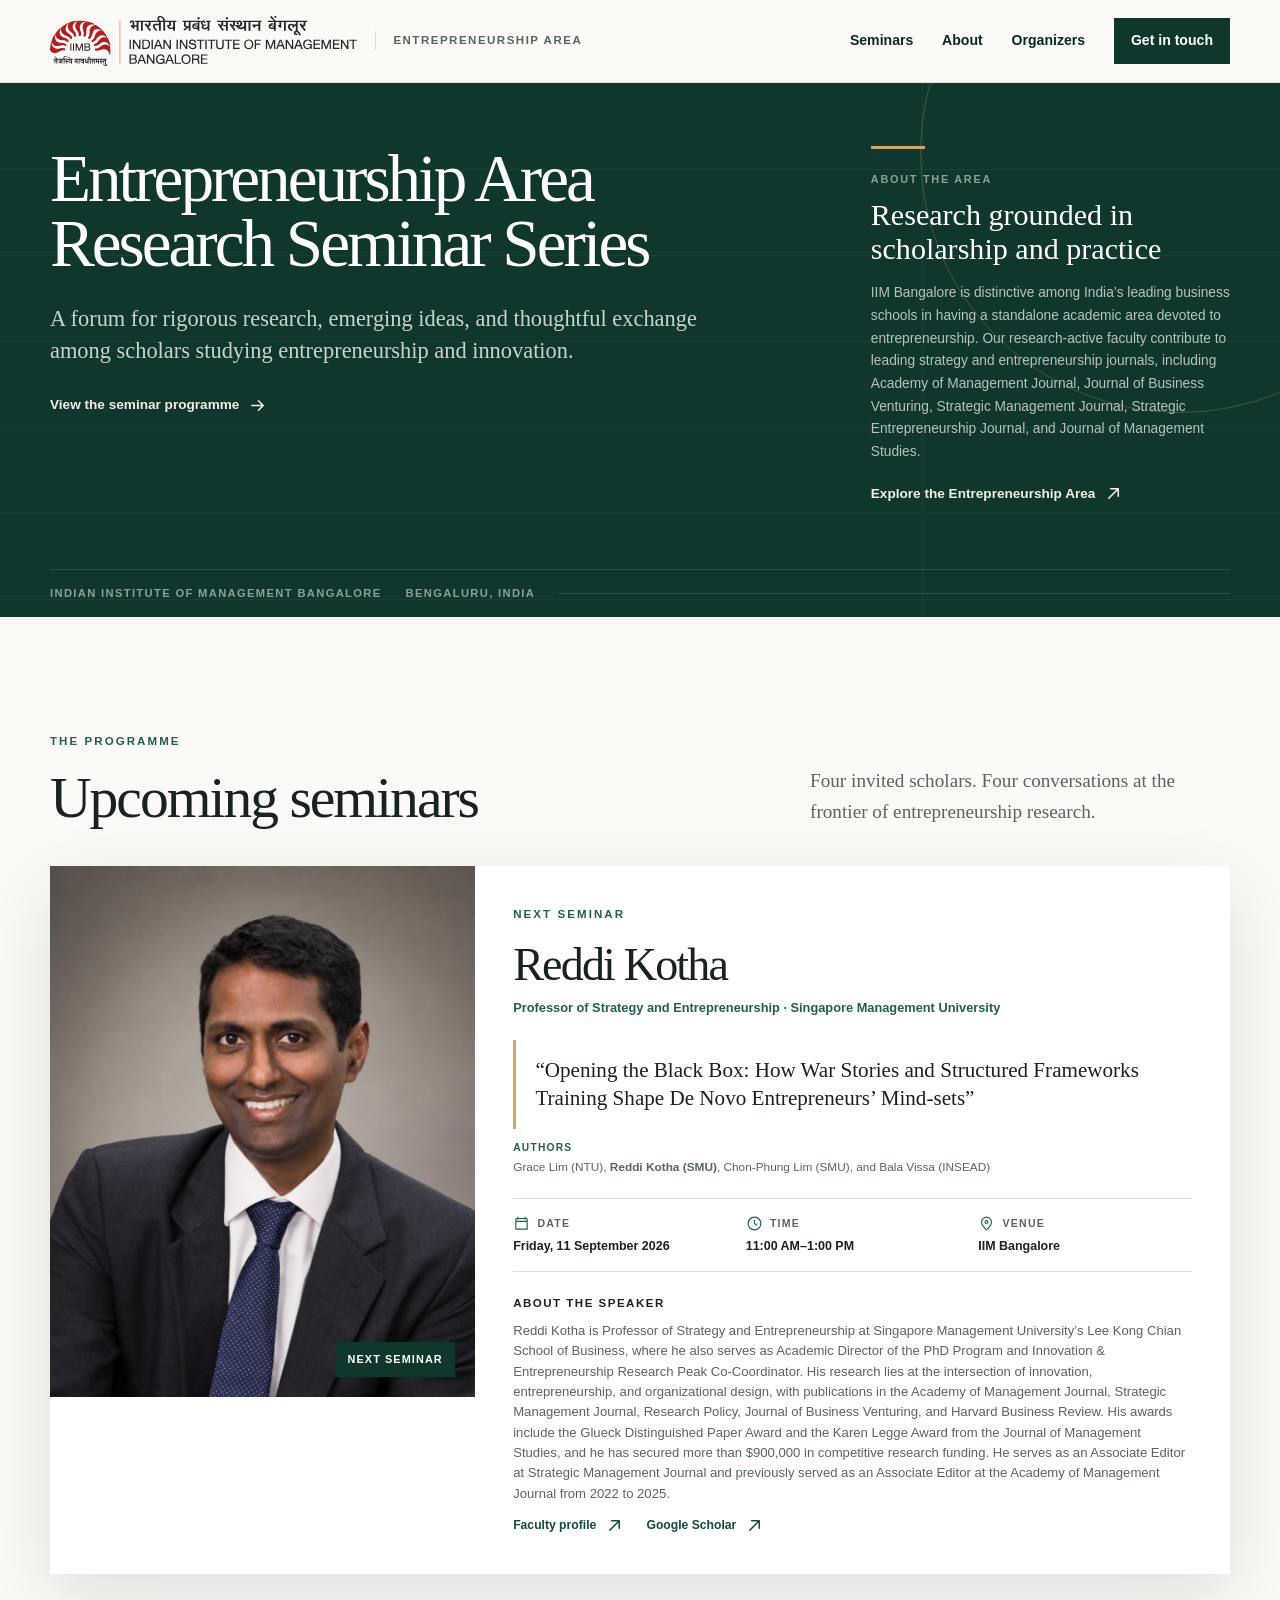
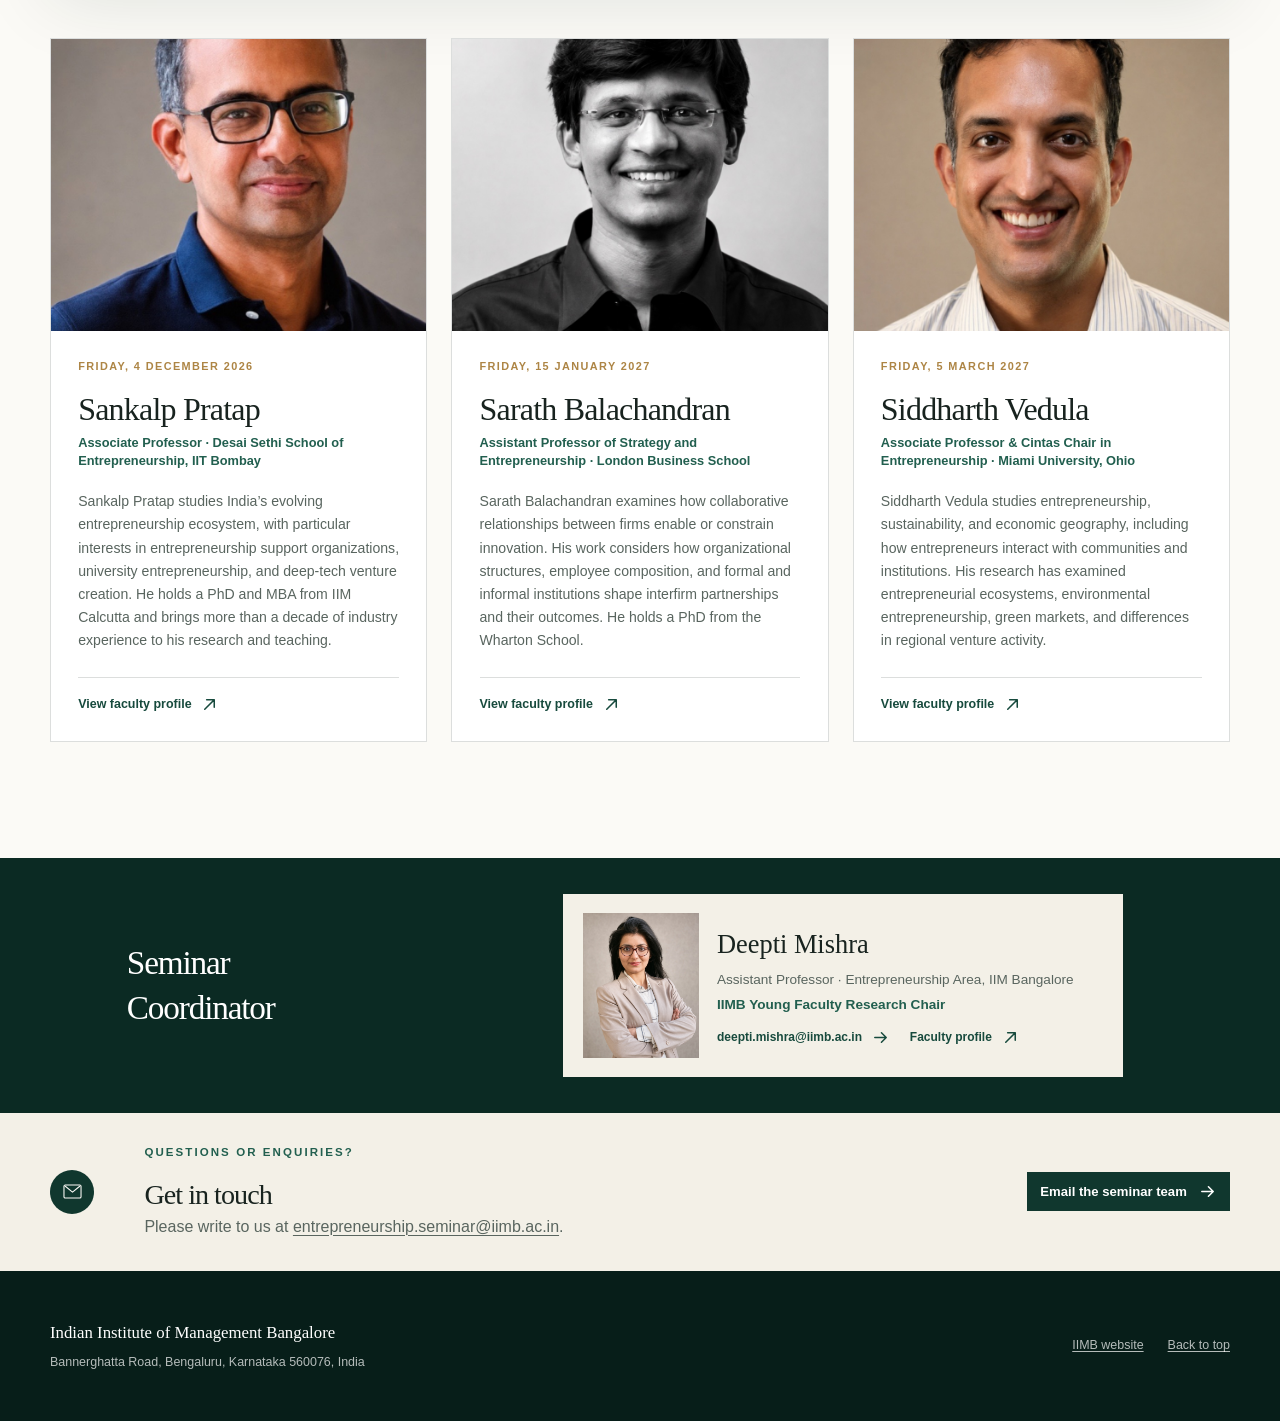
==== commit e80c21dd: "Refine organizer and contact sections" ====
--- a/index.html
+++ b/index.html
@@ -67,8 +67,8 @@
             <p>
               IIM Bangalore is distinctive among India’s leading business schools in having a
               standalone academic area devoted to entrepreneurship. Our research-active faculty
-              contribute to leading strategy and entrepreneurship journals, including the Strategic
-              Management Journal, Academy of Management Journal, Journal of Business Venturing,
+              contribute to leading strategy and entrepreneurship journals, including Academy of
+              Management Journal, Journal of Business Venturing, Strategic Management Journal,
               Strategic Entrepreneurship Journal, and Journal of Management Studies.
             </p>
             <a
@@ -333,11 +333,10 @@
       <section class="organizers section" id="organizers" aria-labelledby="organizers-title">
         <div class="container organizers-grid">
           <div class="organizers-heading">
-            <h2 id="organizers-title">Seminar series organizer</h2>
-            <p>
-              The series is organized by Deepti Mishra of the Entrepreneurship Area at the Indian
-              Institute of Management Bangalore.
-            </p>
+            <h2 id="organizers-title">
+              Seminar
+              <span>Coordinator</span>
+            </h2>
           </div>
 
           <article class="organizer-card">
@@ -349,16 +348,11 @@
               height="1100"
               loading="lazy"
             />
-            <div>
+            <div class="organizer-details">
               <h3>Deepti Mishra</h3>
               <p class="organizer-role">
                 Assistant Professor · Entrepreneurship Area, IIM Bangalore
                 <span class="organizer-chair">IIMB Young Faculty Research Chair</span>
-              </p>
-              <p class="organizer-bio">
-                Deepti’s research spans strategic entrepreneurship, market categories, and strategy
-                process. She studies how ventures and their stakeholders shape emerging categories,
-                combining qualitative inquiry with machine-learning methods.
               </p>
               <div class="organizer-links">
                 <a class="text-link" href="mailto:deepti.mishra@iimb.ac.in">
@@ -397,7 +391,7 @@
             <p class="eyebrow">Questions or enquiries?</p>
             <h2 id="contact-title">Get in touch</h2>
             <p>
-              For seminar attendance and other enquiries, please write to
+              Please write to us at
               <a href="mailto:entrepreneurship.seminar@iimb.ac.in">entrepreneurship.seminar@iimb.ac.in</a>.
             </p>
           </div>
--- a/styles.css
+++ b/styles.css
@@ -584,11 +584,21 @@
   background: var(--forest-950);
 }
 
+.organizers.section {
+  padding-block: clamp(1.35rem, 2.8vw, 2.4rem);
+}
+
 .organizers-grid {
   display: grid;
   grid-template-columns: minmax(260px, 0.68fr) minmax(520px, 1.32fr);
   align-items: center;
-  gap: clamp(2.5rem, 7vw, 6rem);
+  gap: clamp(1.25rem, 3.5vw, 2.8rem);
+}
+
+.organizers-heading {
+  width: min(100%, 230px);
+  justify-self: start;
+  text-align: left;
 }
 
 .organizers-heading p:last-child {
@@ -597,36 +607,55 @@
   color: rgba(255, 255, 255, 0.63);
 }
 
+.organizers h2 {
+  font-size: clamp(1.65rem, 2.6vw, 2.4rem);
+  line-height: 1.25em;
+  margin-left: clamp(3rem, 6.2vw, 4.8rem);
+}
+
+.organizers h2 span {
+  display: block;
+  margin-top: 0.2rem;
+}
+
 .organizer-card {
   display: grid;
-  grid-template-columns: 132px minmax(0, 1fr);
-  align-items: center;
-  gap: 1.5rem;
-  padding: 2.2rem;
+  width: min(100%, 560px);
+  grid-template-columns: 116px minmax(0, 1fr);
+  align-items: center;
+  gap: 1.15rem;
+  justify-self: center;
+  margin-left: clamp(-1.5rem, -2.2vw, -0.6rem);
+  padding: 1.2rem;
   color: var(--ink);
   background: var(--cream-100);
 }
 
 .organizer-photo {
   display: block;
-  width: 132px;
+  width: 116px;
   height: auto;
   aspect-ratio: 4 / 5;
   object-fit: cover;
   object-position: center;
 }
 
+.organizer-details {
+  align-self: center;
+}
+
 .organizer-card h3 {
   margin: 0;
   font-family: var(--serif);
-  font-size: 2rem;
+  font-size: 1.65rem;
   font-weight: 400;
 }
 
 .organizer-role {
-  margin: 0.35rem 0 1rem;
+  margin: 0.25rem 0 0.85rem;
   color: var(--muted);
   font-size: 0.85rem;
+  line-height: 1.45;
 }
 
 .organizer-chair {
@@ -657,17 +686,21 @@
   background: var(--cream-100);
 }
 
+.contact.section {
+  padding-block: clamp(1.2rem, 2.4vw, 2rem);
+}
+
 .contact-inner {
   display: grid;
   grid-template-columns: 80px 1fr auto;
   align-items: center;
-  gap: 2rem;
+  gap: 0.9rem;
 }
 
 .contact-icon {
   display: grid;
-  width: 76px;
-  height: 76px;
+  width: 44px;
+  height: 44px;
   place-items: center;
   color: var(--cream-50);
   background: var(--forest-900);
@@ -675,31 +708,31 @@
 }
 
 .contact-icon svg {
-  width: 32px;
+  width: 21px;
   fill: none;
   stroke: currentColor;
   stroke-linecap: round;
   stroke-linejoin: round;
-  stroke-width: 1.5;
+  stroke-width: 1.65;
 }
 
 .contact h2 {
-  font-size: clamp(2.3rem, 4vw, 3.5rem);
+  font-size: clamp(1.35rem, 2.2vw, 1.9rem);
 }
 
 .contact-copy p:last-child {
   max-width: 650px;
-  margin: 0.8rem 0 0;
+  margin: 0.25rem 0 0;
   color: var(--muted);
 }
 
 .button {
   display: inline-flex;
-  min-height: 52px;
+  min-height: 36px;
   align-items: center;
   justify-content: center;
   gap: 0.7rem;
-  padding: 0.8rem 1.2rem;
+  padding: 0.48rem 0.75rem;
   color: var(--white);
   background: var(--forest-900);
   border: 1px solid var(--forest-900);
@@ -892,17 +925,46 @@
     gap: 2.5rem;
   }
 
+  .organizers-heading {
+    width: 100%;
+    justify-self: start;
+    text-align: left;
+  }
+
   .organizer-card {
-    grid-template-columns: 86px 1fr;
-    padding: 1.3rem;
+    grid-template-columns: 1fr;
+    gap: 0;
+    padding: 0;
   }
 
   .organizer-photo {
-    width: 86px;
+    width: 100%;
+    aspect-ratio: 16 / 9;
+    object-position: center 20%;
+  }
+
+  .organizer-details {
+    padding: 1.35rem;
   }
 
   .organizer-card h3 {
-    font-size: 1.55rem;
+    font-size: 1.65rem;
+  }
+
+  .organizer-role {
+    margin-bottom: 1rem;
+    font-size: 0.8rem;
+    line-height: 1.4;
+  }
+
+  .organizer-card .organizer-bio {
+    margin-bottom: 0.8rem;
+    font-size: 0.8rem;
+    line-height: 1.5;
+  }
+
+  .organizer-links .text-link {
+    font-size: 0.76rem;
   }
 
   .contact-inner {
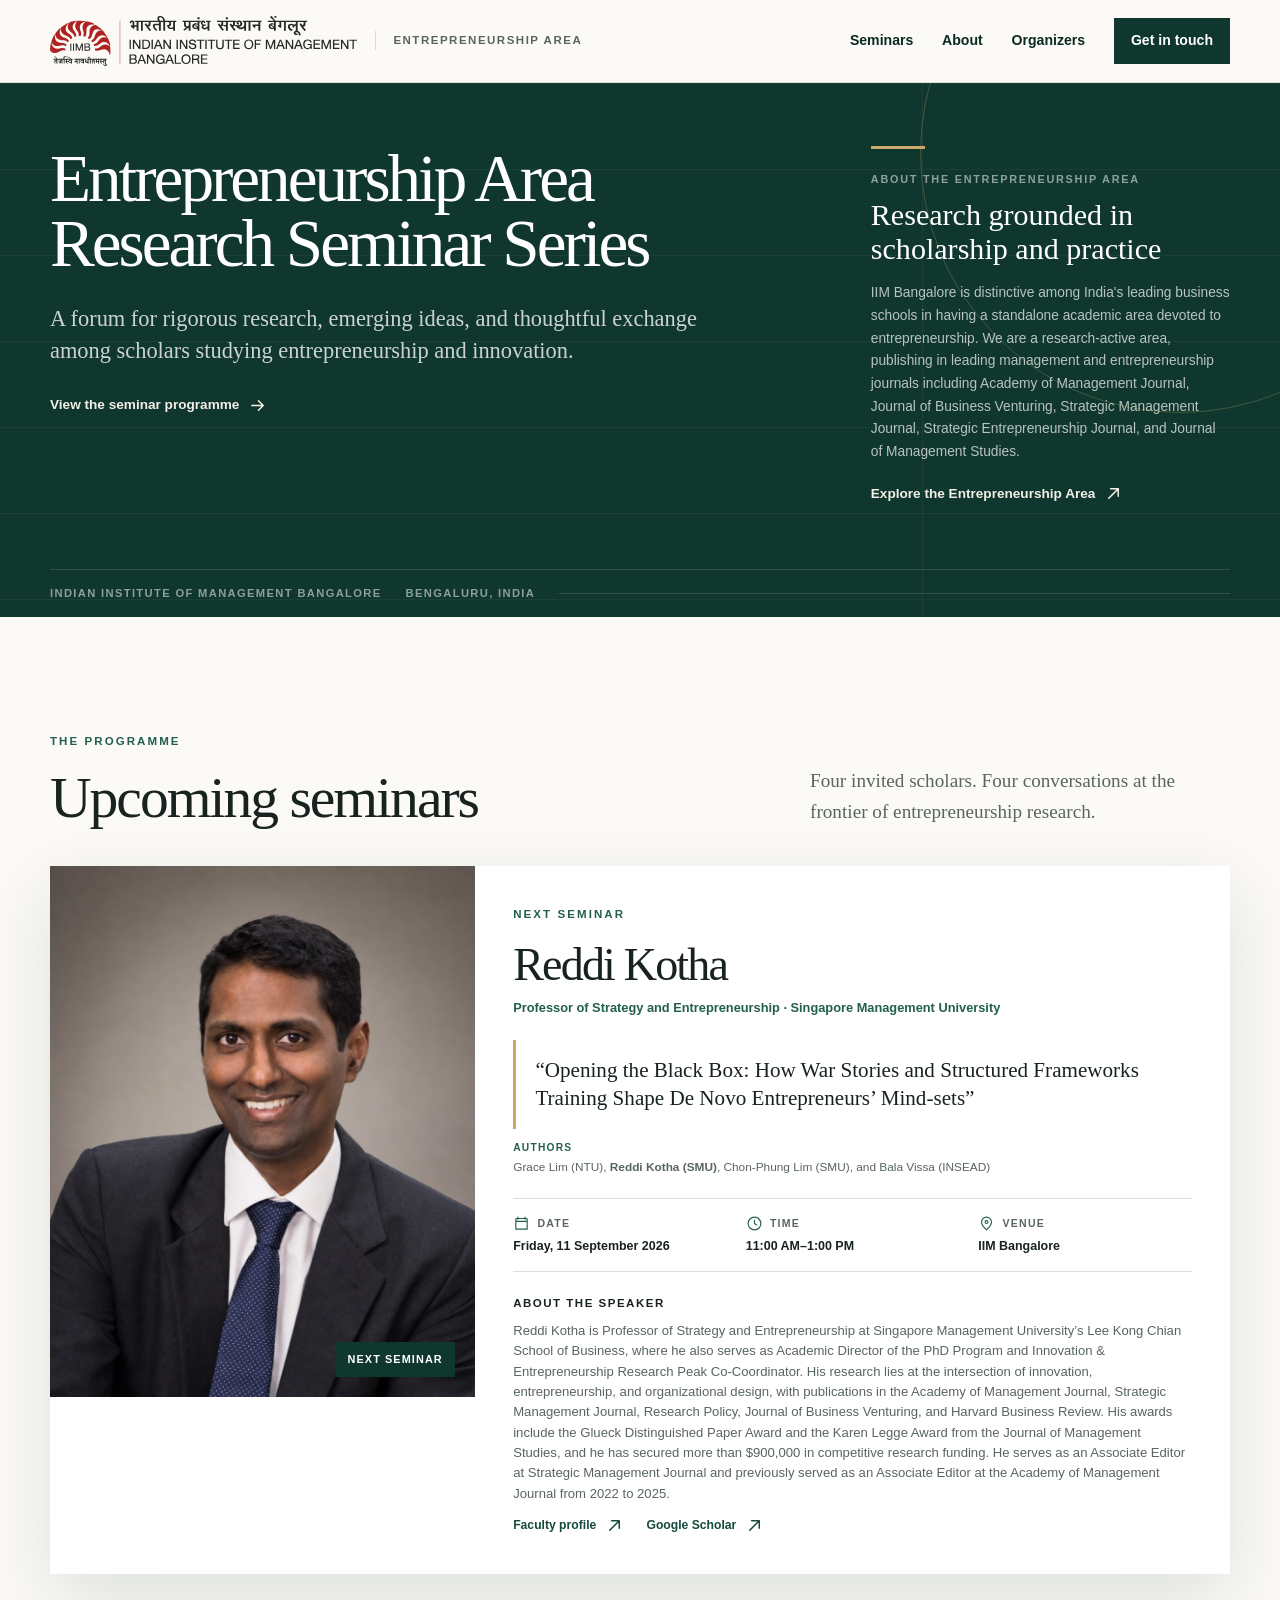
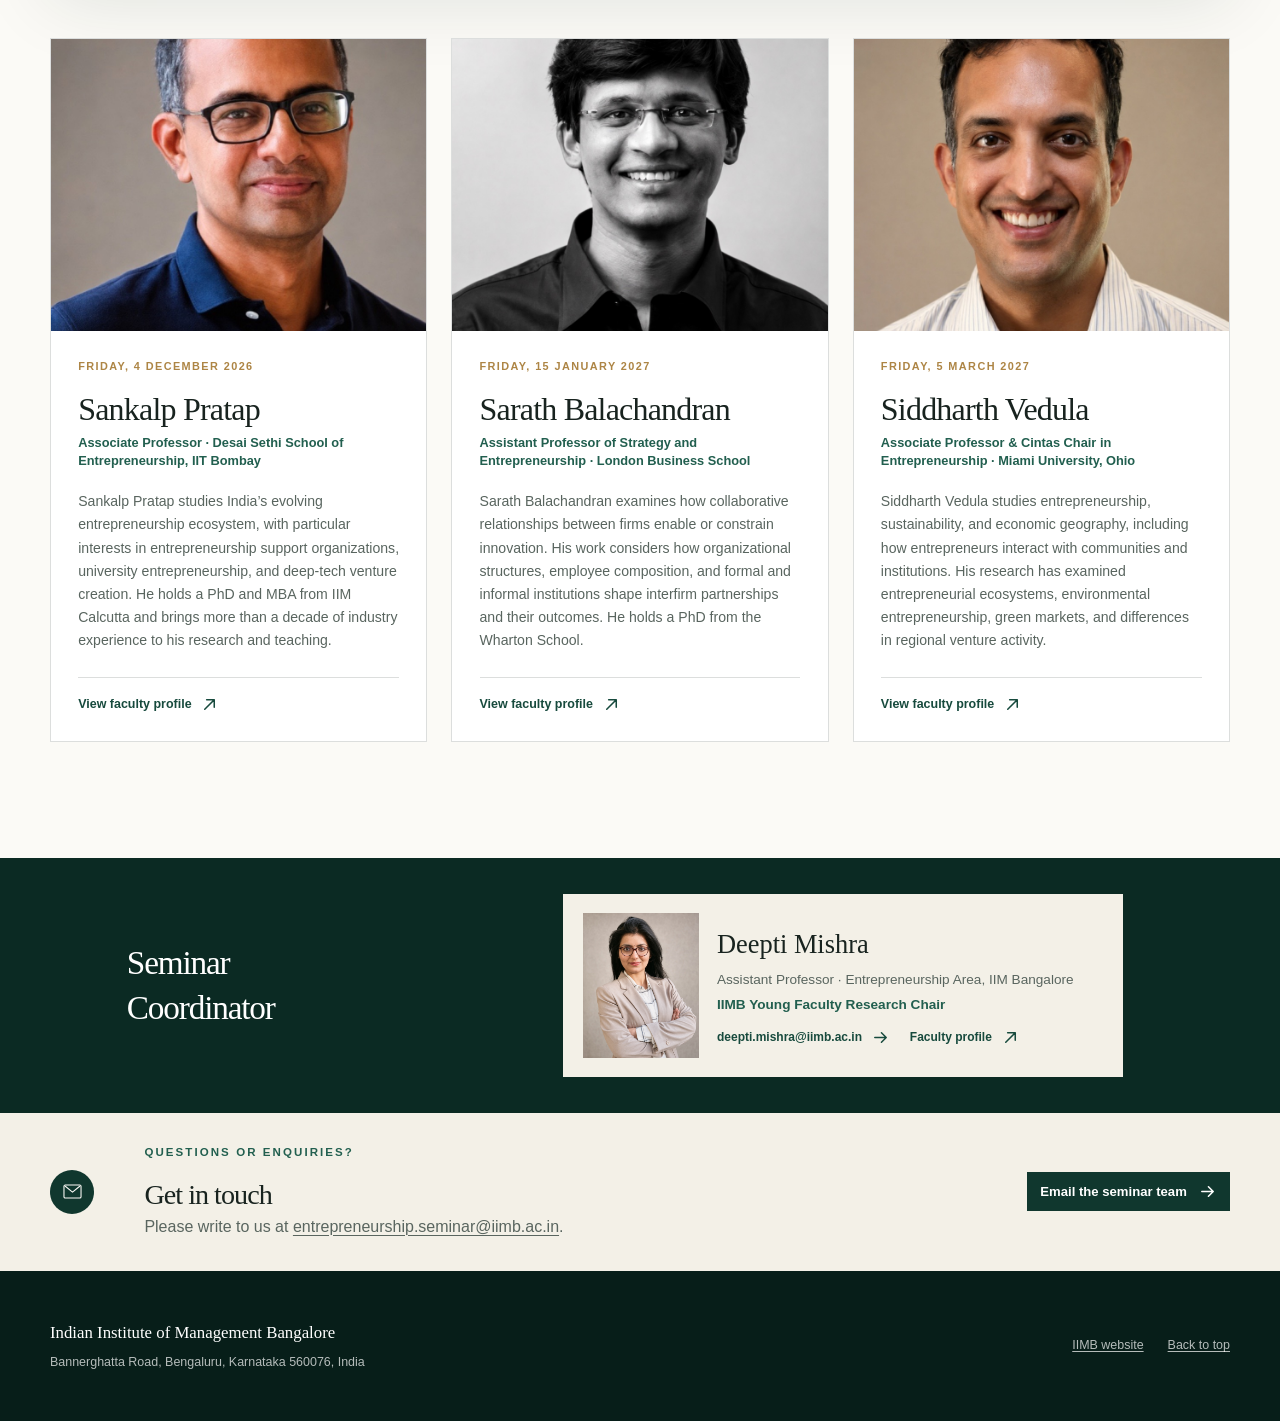
==== commit c16c4672: "Update entrepreneurship area description" ====
--- a/index.html
+++ b/index.html
@@ -62,12 +62,12 @@
 
           <aside class="hero-note" id="about" aria-labelledby="about-title">
             <div class="hero-note-rule" aria-hidden="true"></div>
-            <p class="section-number">About the area</p>
+            <p class="section-number">About the entrepreneurship area</p>
             <h2 id="about-title">Research grounded in scholarship and practice</h2>
             <p>
-              IIM Bangalore is distinctive among India’s leading business schools in having a
-              standalone academic area devoted to entrepreneurship. Our research-active faculty
-              contribute to leading strategy and entrepreneurship journals, including Academy of
+              IIM Bangalore is distinctive among India's leading business schools in having a
+              standalone academic area devoted to entrepreneurship. We are a research-active area,
+              publishing in leading management and entrepreneurship journals including Academy of
               Management Journal, Journal of Business Venturing, Strategic Management Journal,
               Strategic Entrepreneurship Journal, and Journal of Management Studies.
             </p>
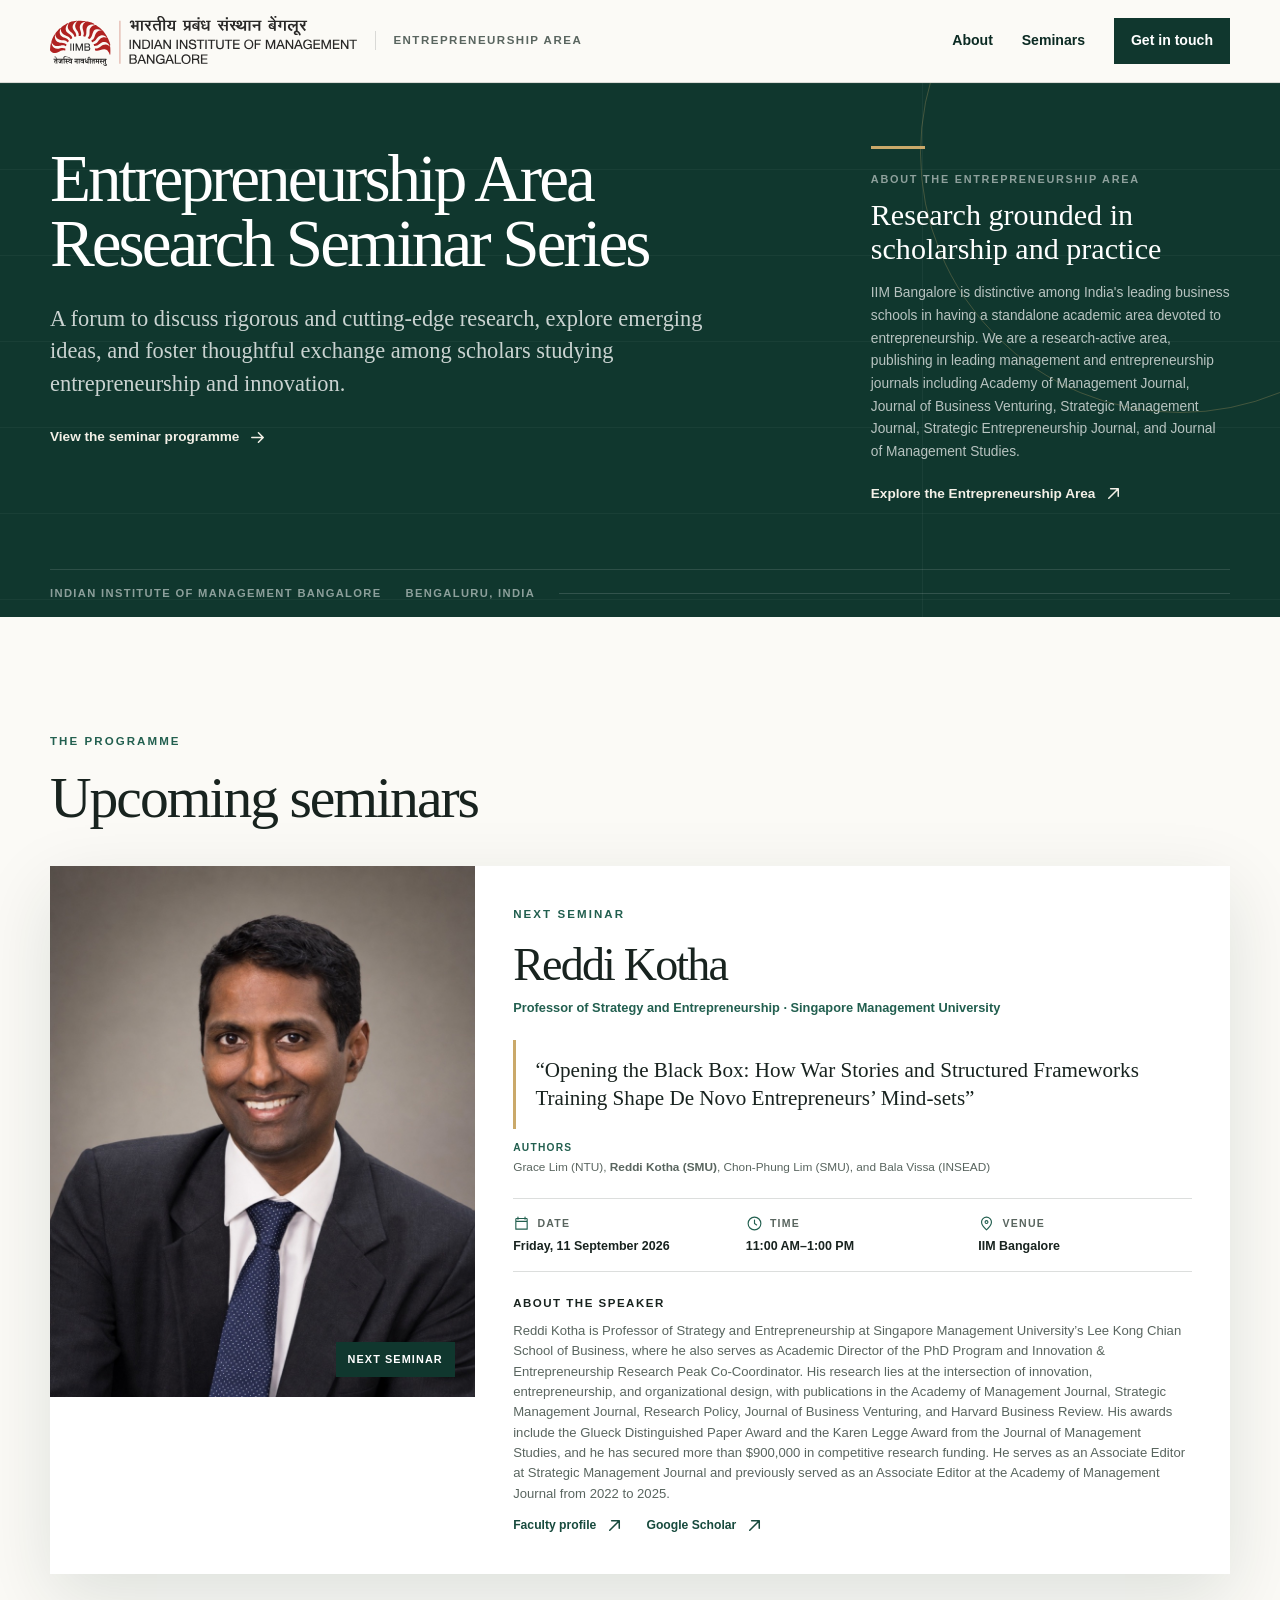
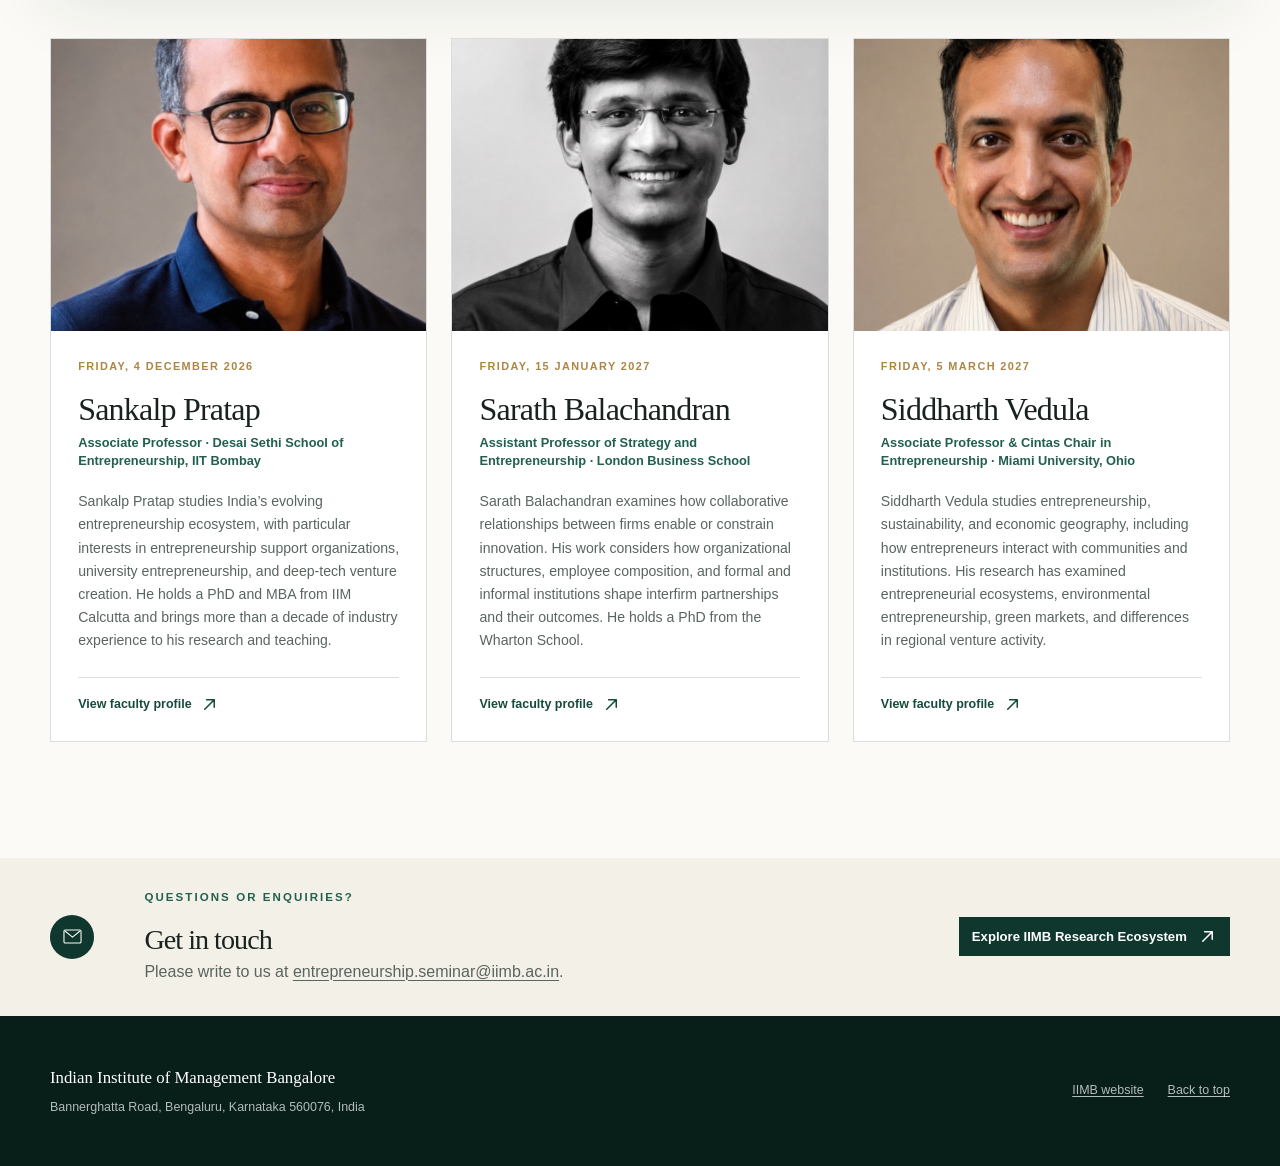
==== commit df8711b2: "Refine homepage copy and hide organizer section" ====
--- a/index.html
+++ b/index.html
@@ -35,9 +35,9 @@
         </a>
 
         <nav class="site-nav" aria-label="Primary navigation">
+          <a href="#about">About</a>
           <a href="#seminars">Seminars</a>
-          <a href="#about">About</a>
-          <a href="#organizers">Organizers</a>
+          <!-- <a href="#organizers">Organizers</a> -->
           <a class="nav-contact" href="#contact">Get in touch</a>
         </nav>
       </div>
@@ -49,8 +49,8 @@
           <div class="hero-copy">
             <h1 id="page-title">Entrepreneurship Area<br />Research Seminar Series</h1>
             <p class="hero-lede">
-              A forum for rigorous research, emerging ideas, and thoughtful exchange among scholars
-              studying entrepreneurship and innovation.
+              A forum to discuss rigorous and cutting-edge research, explore emerging ideas, and
+              foster thoughtful exchange among scholars studying entrepreneurship and innovation.
             </p>
             <a class="text-link text-link-light" href="#seminars">
               View the seminar programme
@@ -100,9 +100,6 @@
               <p class="eyebrow">The programme</p>
               <h2 id="seminars-title">Upcoming seminars</h2>
             </div>
-            <p class="section-intro">
-              Four invited scholars. Four conversations at the frontier of entrepreneurship research.
-            </p>
           </div>
 
           <article class="featured-seminar" aria-labelledby="featured-speaker">
@@ -330,6 +327,7 @@
         </div>
       </section>
 
+      <!--
       <section class="organizers section" id="organizers" aria-labelledby="organizers-title">
         <div class="container organizers-grid">
           <div class="organizers-heading">
@@ -378,6 +376,7 @@
           </article>
         </div>
       </section>
+      -->
 
       <section class="contact section" id="contact" aria-labelledby="contact-title">
         <div class="container contact-inner">
@@ -397,11 +396,13 @@
           </div>
           <a
             class="button"
-            href="mailto:entrepreneurship.seminar@iimb.ac.in"
+            href="https://www.iimb.ac.in/iimb-research"
+            target="_blank"
+            rel="noreferrer"
           >
-            Email the seminar team
+            Explore IIMB Research Ecosystem
             <svg aria-hidden="true" viewBox="0 0 20 20">
-              <path d="M4 10h11M11 5l5 5-5 5" />
+              <path d="M7 5h8v8M15 5 5 15" />
             </svg>
           </a>
         </div>
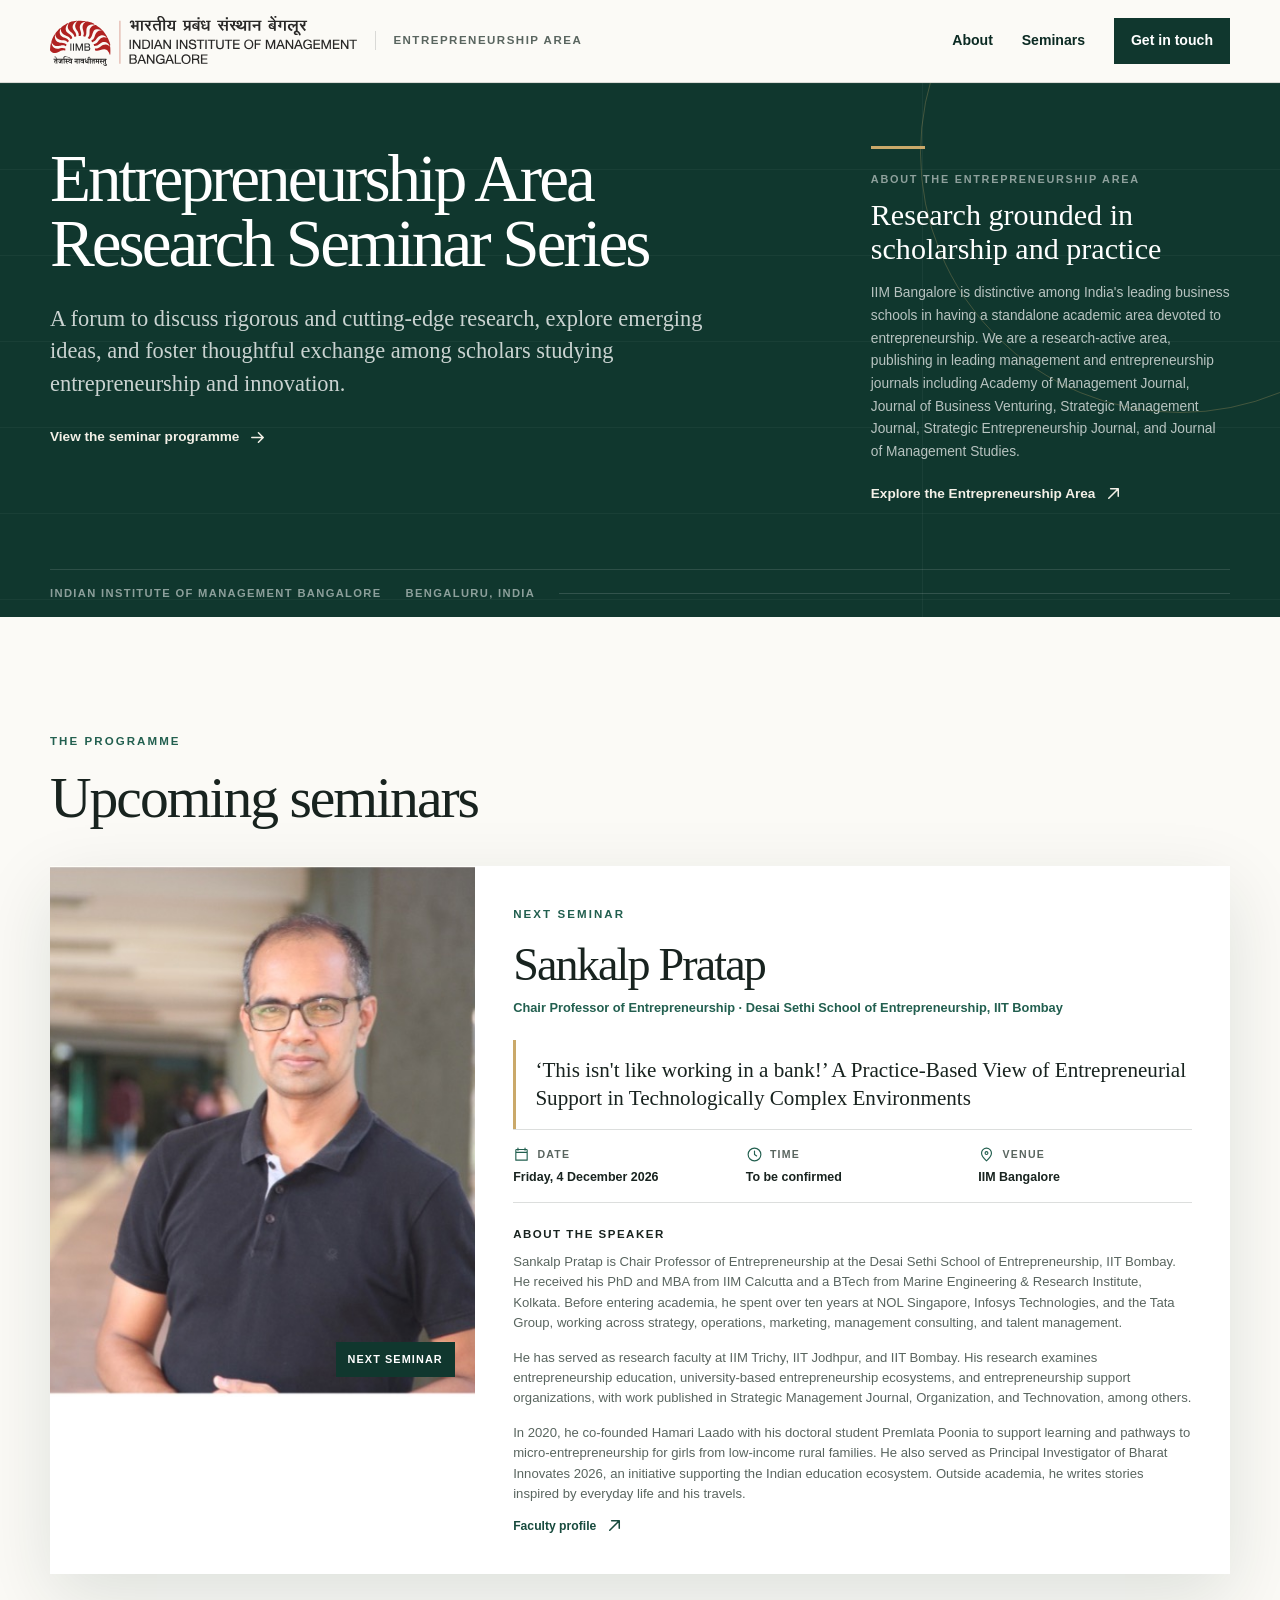
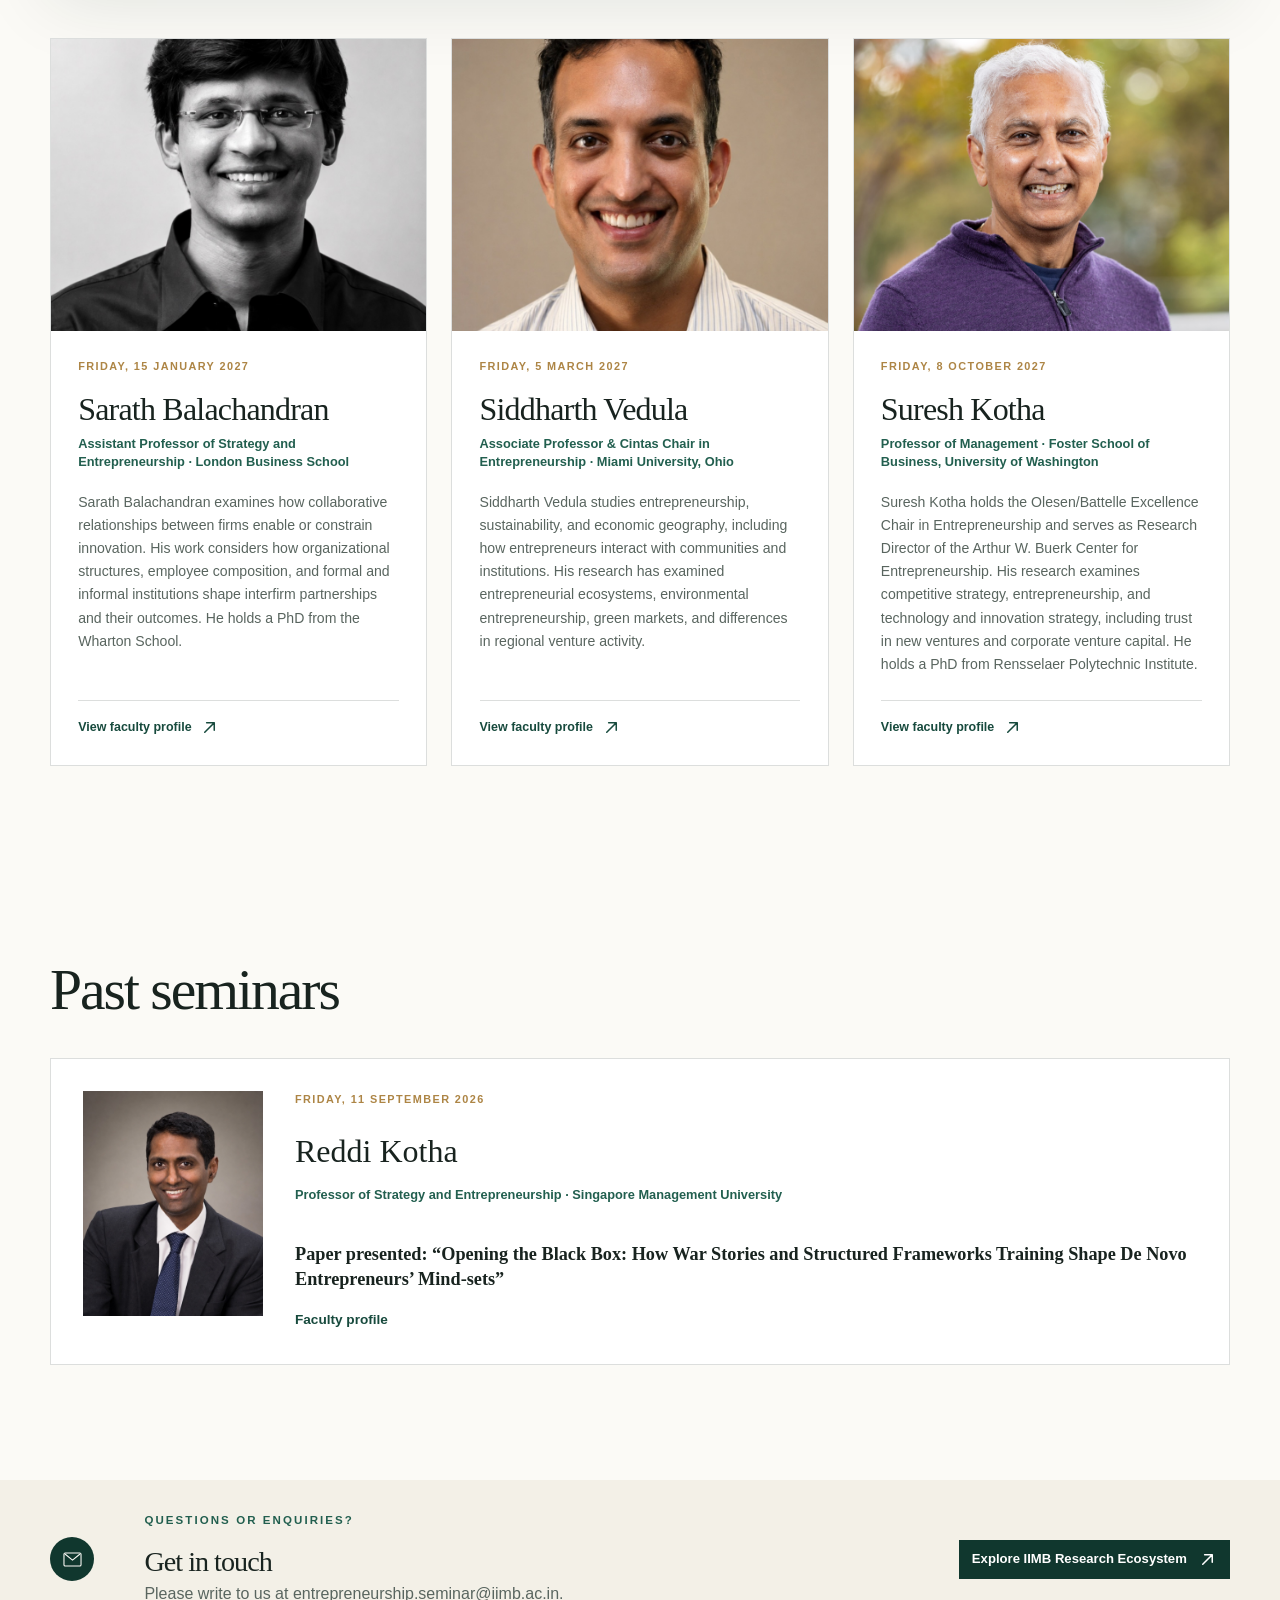
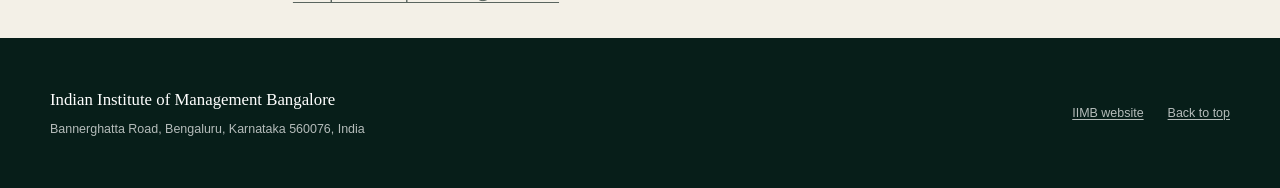
==== commit 76cb7dc8: "Update seminar programme with Sankalp Pratap and Suresh Kotha" ====
--- a/index.html
+++ b/index.html
@@ -105,11 +105,11 @@
           <article class="featured-seminar" aria-labelledby="featured-speaker">
             <div class="featured-image-wrap">
               <img
-                src="assets/reddi-kotha-enhanced.jpg"
-                alt="Reddi Kotha"
-                class="featured-image"
-                width="880"
-                height="1100"
+                src="assets/sankalp.jpg"
+                alt="Sankalp Pratap"
+                class="featured-image featured-image-sankalp"
+                width="870"
+                height="583"
                 fetchpriority="high"
               />
               <span class="image-label">Next seminar</span>
@@ -117,20 +117,15 @@
 
             <div class="featured-content">
               <p class="eyebrow">Next seminar</p>
-              <h3 id="featured-speaker">Reddi Kotha</h3>
+              <h3 id="featured-speaker">Sankalp Pratap</h3>
               <p class="speaker-role">
-                Professor of Strategy and Entrepreneurship · Singapore Management University
+                Chair Professor of Entrepreneurship · Desai Sethi School of Entrepreneurship, IIT Bombay
               </p>
 
               <blockquote class="paper-title">
-                “Opening the Black Box: How War Stories and Structured Frameworks Training Shape De
-                Novo Entrepreneurs’ Mind-sets”
+                ‘This isn't like working in a bank!’ A Practice-Based View of Entrepreneurial Support
+                in Technologically Complex Environments
               </blockquote>
-              <p class="paper-authors">
-                <span>Authors</span>
-                Grace Lim (NTU), <strong>Reddi Kotha (SMU)</strong>, Chon-Phung Lim (SMU), and Bala
-                Vissa (INSEAD)
-              </p>
 
               <dl class="event-details">
                 <div>
@@ -140,7 +135,7 @@
                     </svg>
                     Date
                   </dt>
-                  <dd><time datetime="2026-09-11">Friday, 11 September 2026</time></dd>
+                  <dd><time datetime="2026-12-04">Friday, 4 December 2026</time></dd>
                 </div>
                 <div>
                   <dt>
@@ -150,7 +145,7 @@
                     </svg>
                     Time
                   </dt>
-                  <dd><time datetime="11:00">11:00 AM</time>–<time datetime="13:00">1:00 PM</time></dd>
+                  <dd>To be confirmed</dd>
                 </div>
                 <div>
                   <dt>
@@ -167,22 +162,30 @@
               <div class="bio">
                 <h4>About the speaker</h4>
                 <p>
-                  Reddi Kotha is Professor of Strategy and Entrepreneurship at Singapore Management
-                  University’s Lee Kong Chian School of Business, where he also serves as Academic
-                  Director of the PhD Program and Innovation &amp; Entrepreneurship Research Peak
-                  Co-Coordinator. His research lies at the intersection of innovation,
-                  entrepreneurship, and organizational design, with publications in the Academy of
-                  Management Journal, Strategic Management Journal, Research Policy, Journal of
-                  Business Venturing, and Harvard Business Review. His awards include the Glueck
-                  Distinguished Paper Award and the Karen Legge Award from the Journal of Management
-                  Studies, and he has secured more than $900,000 in competitive research funding. He
-                  serves as an Associate Editor at Strategic Management Journal and previously served
-                  as an Associate Editor at the Academy of Management Journal from 2022 to 2025.
+                  Sankalp Pratap is Chair Professor of Entrepreneurship at the Desai Sethi School of
+                  Entrepreneurship, IIT Bombay. He received his PhD and MBA from IIM Calcutta and a
+                  BTech from Marine Engineering &amp; Research Institute, Kolkata. Before entering
+                  academia, he spent over ten years at NOL Singapore, Infosys Technologies, and the
+                  Tata Group, working across strategy, operations, marketing, management consulting,
+                  and talent management.
+                </p>
+                <p>
+                  He has served as research faculty at IIM Trichy, IIT Jodhpur, and IIT Bombay. His
+                  research examines entrepreneurship education, university-based entrepreneurship
+                  ecosystems, and entrepreneurship support organizations, with work published in
+                  Strategic Management Journal, Organization, and Technovation, among others.
+                </p>
+                <p>
+                  In 2020, he co-founded Hamari Laado with his doctoral student Premlata Poonia to
+                  support learning and pathways to micro-entrepreneurship for girls from low-income
+                  rural families. He also served as Principal Investigator of Bharat Innovates 2026,
+                  an initiative supporting the Indian education ecosystem. Outside academia, he
+                  writes stories inspired by everyday life and his travels.
                 </p>
                 <div class="profile-links">
                   <a
                     class="text-link profile-link"
-                    href="https://faculty.smu.edu.sg/profile/reddi-kotha-1961"
+                    href="https://www.dsse.iitb.ac.in/people/sankalp-pratap"
                     target="_blank"
                     rel="noreferrer"
                   >
@@ -192,18 +195,6 @@
                       <path d="M7 5h8v8M15 5 5 15" />
                     </svg>
                   </a>
-                  <a
-                    class="text-link profile-link"
-                    href="https://scholar.google.com.sg/citations?user=VTfINjwAAAAJ&amp;hl=en"
-                    target="_blank"
-                    rel="noreferrer"
-                  >
-                    Google Scholar
-                    <span class="sr-only"> (opens in a new tab)</span>
-                    <svg aria-hidden="true" viewBox="0 0 20 20">
-                      <path d="M7 5h8v8M15 5 5 15" />
-                    </svg>
-                  </a>
                 </div>
               </div>
 
@@ -211,44 +202,6 @@
           </article>
 
           <div class="upcoming-grid" aria-label="Three additional upcoming seminars">
-            <article class="seminar-card" aria-labelledby="speaker-two">
-              <div class="card-image-wrap">
-                <img
-                  class="speaker-photo speaker-photo-sankalp"
-                  src="assets/sankalp-pratap-preview.jpg"
-                  alt="Sankalp Pratap"
-                  width="880"
-                  height="1100"
-                  loading="lazy"
-                />
-              </div>
-              <div class="card-content">
-                <p class="card-date"><time datetime="2026-12-04">Friday, 4 December 2026</time></p>
-                <h3 id="speaker-two">Sankalp Pratap</h3>
-                <p class="card-affiliation">
-                  Associate Professor · Desai Sethi School of Entrepreneurship, IIT Bombay
-                </p>
-                <p class="card-bio">
-                  Sankalp Pratap studies India’s evolving entrepreneurship ecosystem, with particular
-                  interests in entrepreneurship support organizations, university entrepreneurship,
-                  and deep-tech venture creation. He holds a PhD and MBA from IIM Calcutta and brings
-                  more than a decade of industry experience to his research and teaching.
-                </p>
-                <a
-                  class="text-link card-profile"
-                  href="https://www.dsse.iitb.ac.in/people/sankalp-pratap"
-                  target="_blank"
-                  rel="noreferrer"
-                >
-                  View faculty profile
-                  <span class="sr-only"> (opens in a new tab)</span>
-                  <svg aria-hidden="true" viewBox="0 0 20 20">
-                    <path d="M7 5h8v8M15 5 5 15" />
-                  </svg>
-                </a>
-              </div>
-            </article>
-
             <article class="seminar-card" aria-labelledby="speaker-three">
               <div class="card-image-wrap">
                 <img
@@ -323,7 +276,72 @@
                 </a>
               </div>
             </article>
-          </div>
+            <article class="seminar-card" aria-labelledby="speaker-suresh">
+              <div class="card-image-wrap">
+                <img
+                  class="speaker-photo speaker-photo-suresh"
+                  src="assets/suresh-kotha.jpg"
+                  alt="Suresh Kotha"
+                  width="1707"
+                  height="2560"
+                  loading="lazy"
+                />
+              </div>
+              <div class="card-content">
+                <p class="card-date"><time datetime="2027-10-08">Friday, 8 October 2027</time></p>
+                <h3 id="speaker-suresh">Suresh Kotha</h3>
+                <p class="card-affiliation">
+                  Professor of Management · Foster School of Business, University of Washington
+                </p>
+                <p class="card-bio">
+                  Suresh Kotha holds the Olesen/Battelle Excellence Chair in Entrepreneurship and
+                  serves as Research Director of the Arthur W. Buerk Center for Entrepreneurship.
+                  His research examines competitive strategy, entrepreneurship, and technology and
+                  innovation strategy, including trust in new ventures and corporate venture capital.
+                  He holds a PhD from Rensselaer Polytechnic Institute.
+                </p>
+                <a
+                  class="text-link card-profile"
+                  href="https://foster.uw.edu/faculty-research/directory/suresh-kotha/"
+                  target="_blank"
+                  rel="noreferrer"
+                >
+                  View faculty profile
+                  <span class="sr-only"> (opens in a new tab)</span>
+                  <svg aria-hidden="true" viewBox="0 0 20 20">
+                    <path d="M7 5h8v8M15 5 5 15" />
+                  </svg>
+                </a>
+              </div>
+            </article>
+          </div>
+        </div>
+      </section>
+
+      <section class="past-seminars section" id="past-seminars" aria-labelledby="past-seminars-title">
+        <div class="container">
+          <div class="section-heading">
+            <h2 id="past-seminars-title">Past seminars</h2>
+          </div>
+          <article class="past-seminar-card" aria-labelledby="past-speaker-reddi">
+            <img src="assets/reddi-kotha-enhanced.jpg" alt="Reddi Kotha"
+              width="880" height="1100" loading="lazy" />
+            <div>
+              <p class="card-date"><time datetime="2026-09-11">Friday, 11 September 2026</time></p>
+              <h3 id="past-speaker-reddi">Reddi Kotha</h3>
+              <p class="card-affiliation">
+                Professor of Strategy and Entrepreneurship · Singapore Management University
+              </p>
+              <p class="card-paper">
+                <strong>Paper presented:</strong> “Opening the Black Box: How War Stories and
+                Structured Frameworks Training Shape De Novo Entrepreneurs’ Mind-sets”
+              </p>
+              <a class="text-link" href="https://faculty.smu.edu.sg/profile/reddi-kotha-1961"
+                target="_blank" rel="noreferrer">
+                Faculty profile<span class="sr-only"> (opens in a new tab)</span>
+              </a>
+            </div>
+          </article>
         </div>
       </section>
 
--- a/styles.css
+++ b/styles.css
@@ -366,6 +366,10 @@
   object-position: center;
 }
 
+.featured-image-sankalp {
+  object-position: 76% center;
+}
+
 .featured-image-wrap {
   aspect-ratio: 4 / 5;
   align-self: start;
@@ -512,6 +516,34 @@
   margin-top: 4rem;
 }
 
+.past-seminars {
+  padding-top: 5rem;
+}
+
+.past-seminar-card {
+  display: grid;
+  grid-template-columns: clamp(90px, 18vw, 180px) minmax(0, 1fr);
+  align-items: start;
+  gap: clamp(1rem, 3vw, 2rem);
+  padding: clamp(1rem, 3vw, 2rem);
+  background: var(--white);
+  border: 1px solid var(--line);
+}
+
+.past-seminar-card > img {
+  width: 100%;
+  height: auto;
+  aspect-ratio: 4 / 5;
+  object-fit: cover;
+}
+
+.past-seminar-card h3 {
+  margin: 0;
+  font-family: var(--serif);
+  font-size: clamp(1.4rem, 3vw, 2rem);
+  font-weight: 400;
+}
+
 .seminar-card {
   display: flex;
   min-width: 0;
@@ -522,6 +554,10 @@
 
 .card-image-wrap {
   aspect-ratio: 9 / 7;
+}
+
+.card-image-wrap img.speaker-photo-suresh {
+  object-position: center 25%;
 }
 
 .card-content {
@@ -812,6 +848,11 @@
     object-position: center 38%;
   }
 
+  .featured-image-sankalp {
+    object-fit: cover;
+    object-position: 76% center;
+  }
+
   .upcoming-grid {
     grid-template-columns: repeat(2, minmax(0, 1fr));
   }
